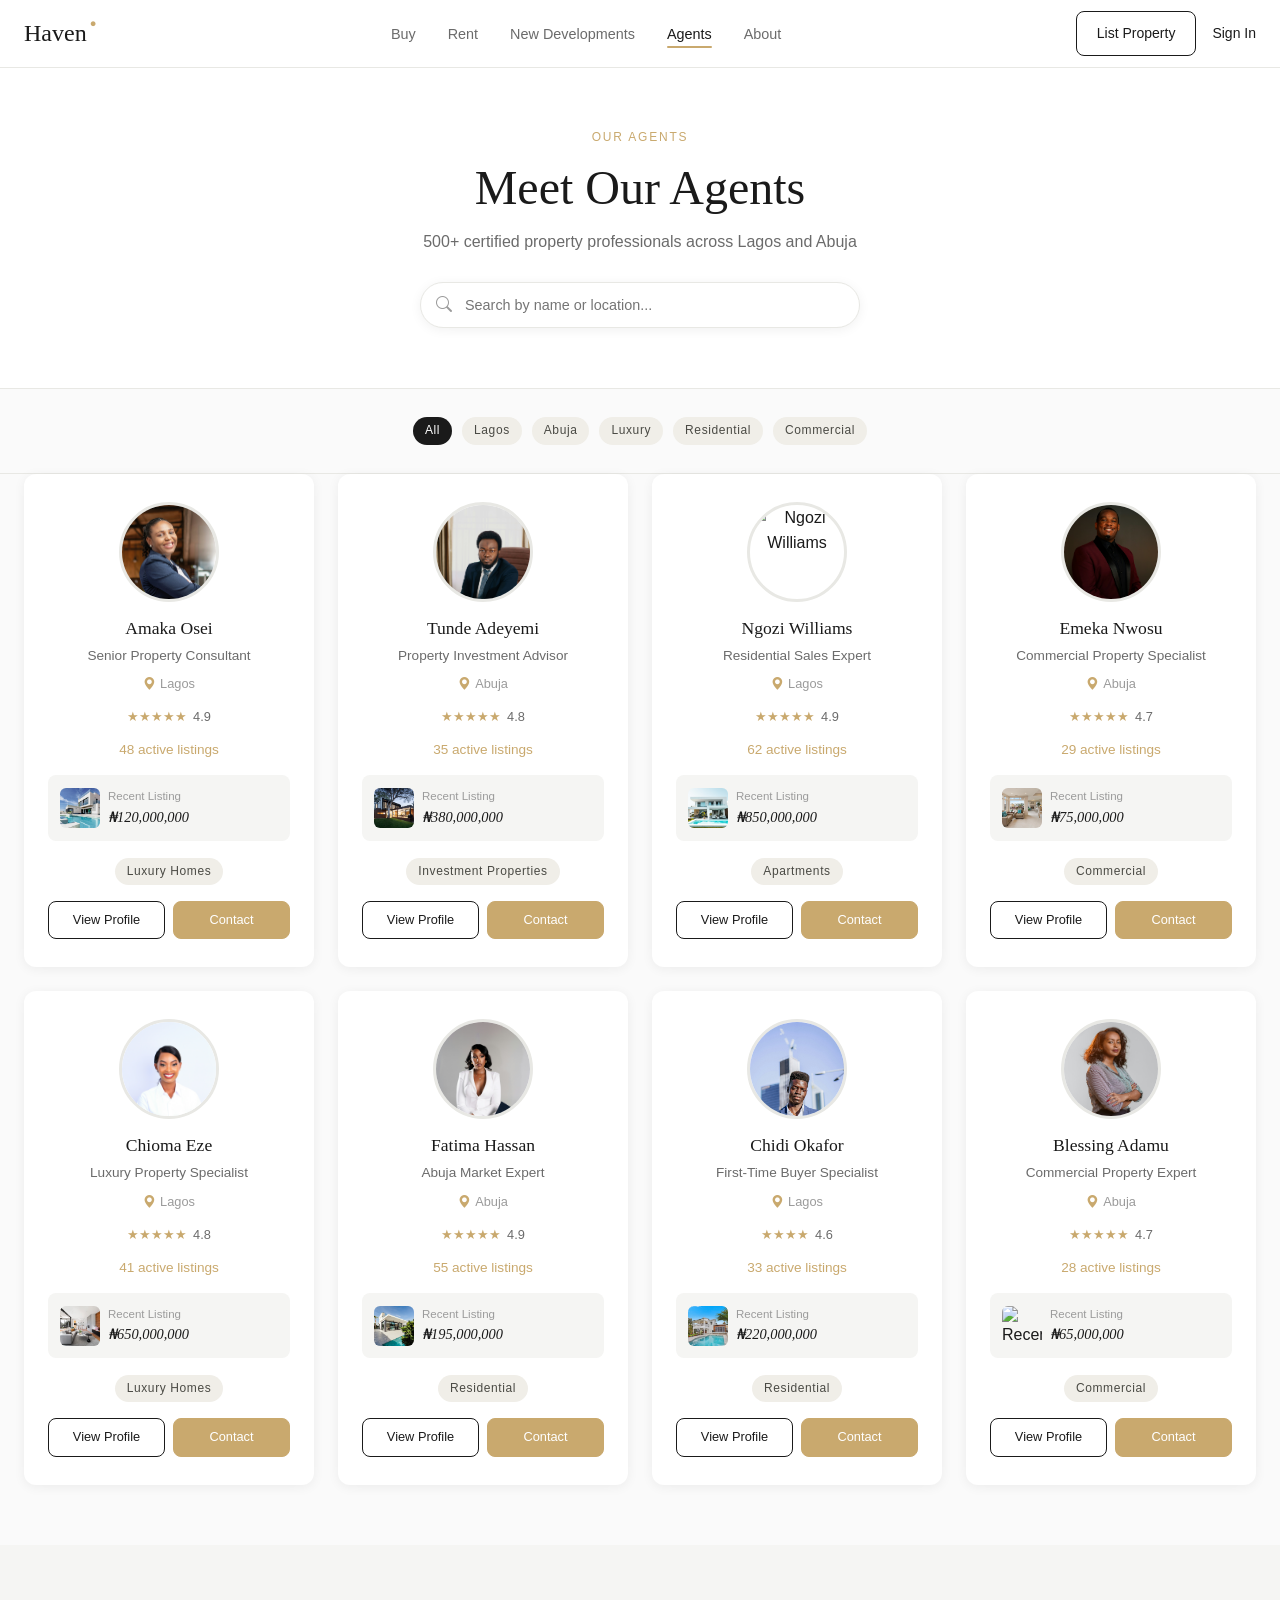
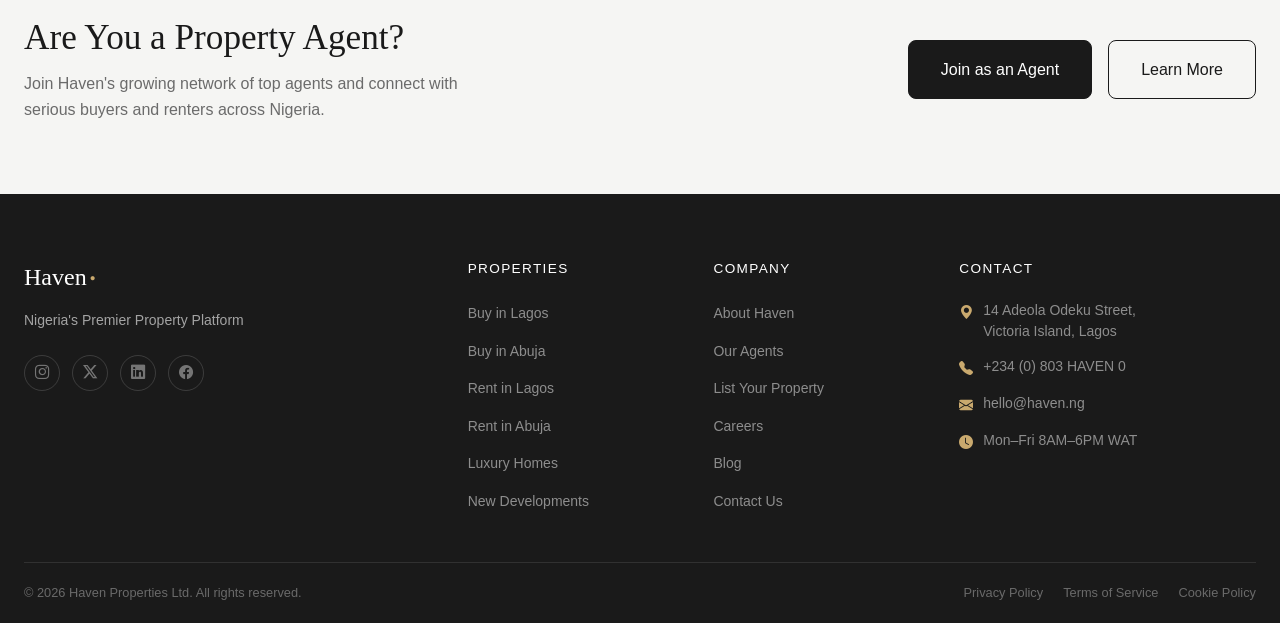
==== agents.html @ 3f46017b "Initial commit - Haven real estate website" ====
<!DOCTYPE html>
<html lang="en">
<head>
  <meta charset="UTF-8">
  <meta name="viewport" content="width=device-width, initial-scale=1.0">
  <meta name="description" content="Meet Haven's 500+ certified property agents across Lagos and Abuja, Nigeria.">
  <title>Our Agents — Haven</title>
  <link rel="stylesheet" href="https://cdn.jsdelivr.net/npm/bootstrap-icons@1.11.3/font/bootstrap-icons.min.css">
  <link rel="stylesheet" href="css/style.css">
</head>
<body>

<!-- NAVBAR -->
<nav class="navbar">
  <div class="container">
    <div class="navbar-inner">
      <a href="index.html" class="navbar-logo">Haven<span class="dot">●</span></a>
      <ul class="navbar-links">
        <li><a href="listings.html?type=sale">Buy</a></li>
        <li><a href="listings.html?type=rent">Rent</a></li>
        <li><a href="listings.html?type=new">New Developments</a></li>
        <li><a href="agents.html" class="active">Agents</a></li>
        <li><a href="contact.html#about">About</a></li>
      </ul>
      <div class="navbar-actions">
        <a href="contact.html" class="btn btn-outline">List Property</a>
        <a href="#" class="navbar-signin">Sign In</a>
      </div>
      <button class="hamburger" aria-label="Open navigation menu" aria-expanded="false">
        <span></span><span></span><span></span>
      </button>
    </div>
  </div>
</nav>
<div class="mobile-nav">
  <ul class="mobile-nav-links">
    <li><a href="listings.html?type=sale">Buy</a></li>
    <li><a href="listings.html?type=rent">Rent</a></li>
    <li><a href="listings.html?type=new">New Developments</a></li>
    <li><a href="agents.html">Agents</a></li>
    <li><a href="contact.html#about">About</a></li>
  </ul>
  <div class="mobile-nav-actions">
    <a href="contact.html" class="btn btn-primary btn-full">List Property</a>
    <a href="#" class="btn btn-outline btn-full">Sign In</a>
  </div>
</div>

<!-- HERO -->
<div class="agents-hero">
  <div class="container">
    <span class="section-label">Our Agents</span>
    <h1>Meet Our Agents</h1>
    <p>500+ certified property professionals across Lagos and Abuja</p>
    <div class="agents-search">
      <i class="bi bi-search"></i>
      <input type="text" placeholder="Search by name or location..." aria-label="Search agents">
    </div>
  </div>
</div>

<!-- FILTER BAR -->
<div style="background:#FAFAFA;border-bottom:1px solid #E8E8E4;">
  <div class="container">
    <div class="agents-filter-bar" role="group" aria-label="Filter agents">
      <span class="tag tag-dark active" data-filter="all" style="cursor:pointer;">All</span>
      <span class="tag" data-filter="lagos" style="cursor:pointer;">Lagos</span>
      <span class="tag" data-filter="abuja" style="cursor:pointer;">Abuja</span>
      <span class="tag" data-filter="luxury" style="cursor:pointer;">Luxury</span>
      <span class="tag" data-filter="residential" style="cursor:pointer;">Residential</span>
      <span class="tag" data-filter="commercial" style="cursor:pointer;">Commercial</span>
    </div>
  </div>
</div>

<!-- AGENTS GRID -->
<div class="container">
  <div class="agents-page-grid">

    <!-- Agent 1 -->
    <div class="agent-card-full fade-up" data-name="amaka osei" data-location="lagos" data-specialty="luxury homes">
      <div class="agent-photo-wrap">
        <img src="assets/agent-1.jpg" alt="Amaka Osei" loading="lazy">
      </div>
      <h3 class="agent-name">Amaka Osei</h3>
      <p class="agent-title">Senior Property Consultant</p>
      <div class="agent-location"><i class="bi bi-geo-alt-fill"></i> Lagos</div>
      <div class="agent-rating">
        <span class="stars">★★★★★</span>
        <span style="font-size:0.8rem;color:#6B6B6B;">4.9</span>
      </div>
      <div class="agent-stats">48 active listings</div>
      <div class="agent-recent">
        <div class="agent-recent-thumb"><img src="assets/property-1.jpg" alt="Recent listing"></div>
        <div>
          <div class="agent-recent-label">Recent Listing</div>
          <div class="agent-recent-price">₦120,000,000</div>
        </div>
      </div>
      <div class="agent-specialty" style="margin-bottom:16px;"><span class="tag">Luxury Homes</span></div>
      <div class="agent-card-btns">
        <a href="contact.html" class="btn btn-outline btn-sm" style="flex:1;">View Profile</a>
        <a href="contact.html" class="btn btn-gold btn-sm" style="flex:1;">Contact</a>
      </div>
    </div>

    <!-- Agent 2 -->
    <div class="agent-card-full fade-up" data-name="tunde adeyemi" data-location="abuja" data-specialty="investment properties">
      <div class="agent-photo-wrap">
        <img src="assets/agent-2.jpg" alt="Tunde Adeyemi" loading="lazy">
      </div>
      <h3 class="agent-name">Tunde Adeyemi</h3>
      <p class="agent-title">Property Investment Advisor</p>
      <div class="agent-location"><i class="bi bi-geo-alt-fill"></i> Abuja</div>
      <div class="agent-rating">
        <span class="stars">★★★★★</span>
        <span style="font-size:0.8rem;color:#6B6B6B;">4.8</span>
      </div>
      <div class="agent-stats">35 active listings</div>
      <div class="agent-recent">
        <div class="agent-recent-thumb"><img src="assets/property-2.jpg" alt="Recent listing"></div>
        <div>
          <div class="agent-recent-label">Recent Listing</div>
          <div class="agent-recent-price">₦380,000,000</div>
        </div>
      </div>
      <div class="agent-specialty" style="margin-bottom:16px;"><span class="tag">Investment Properties</span></div>
      <div class="agent-card-btns">
        <a href="contact.html" class="btn btn-outline btn-sm" style="flex:1;">View Profile</a>
        <a href="contact.html" class="btn btn-gold btn-sm" style="flex:1;">Contact</a>
      </div>
    </div>

    <!-- Agent 3 -->
    <div class="agent-card-full fade-up" data-name="ngozi williams" data-location="lagos" data-specialty="apartments residential">
      <div class="agent-photo-wrap">
        <img src="assets/agent-3.jpg" alt="Ngozi Williams" loading="lazy">
      </div>
      <h3 class="agent-name">Ngozi Williams</h3>
      <p class="agent-title">Residential Sales Expert</p>
      <div class="agent-location"><i class="bi bi-geo-alt-fill"></i> Lagos</div>
      <div class="agent-rating">
        <span class="stars">★★★★★</span>
        <span style="font-size:0.8rem;color:#6B6B6B;">4.9</span>
      </div>
      <div class="agent-stats">62 active listings</div>
      <div class="agent-recent">
        <div class="agent-recent-thumb"><img src="assets/property-3.jpg" alt="Recent listing"></div>
        <div>
          <div class="agent-recent-label">Recent Listing</div>
          <div class="agent-recent-price">₦850,000,000</div>
        </div>
      </div>
      <div class="agent-specialty" style="margin-bottom:16px;"><span class="tag">Apartments</span></div>
      <div class="agent-card-btns">
        <a href="contact.html" class="btn btn-outline btn-sm" style="flex:1;">View Profile</a>
        <a href="contact.html" class="btn btn-gold btn-sm" style="flex:1;">Contact</a>
      </div>
    </div>

    <!-- Agent 4 -->
    <div class="agent-card-full fade-up" data-name="emeka nwosu" data-location="abuja" data-specialty="commercial">
      <div class="agent-photo-wrap">
        <img src="assets/agent-4.jpg" alt="Emeka Nwosu" loading="lazy">
      </div>
      <h3 class="agent-name">Emeka Nwosu</h3>
      <p class="agent-title">Commercial Property Specialist</p>
      <div class="agent-location"><i class="bi bi-geo-alt-fill"></i> Abuja</div>
      <div class="agent-rating">
        <span class="stars">★★★★★</span>
        <span style="font-size:0.8rem;color:#6B6B6B;">4.7</span>
      </div>
      <div class="agent-stats">29 active listings</div>
      <div class="agent-recent">
        <div class="agent-recent-thumb"><img src="assets/property-4.jpg" alt="Recent listing"></div>
        <div>
          <div class="agent-recent-label">Recent Listing</div>
          <div class="agent-recent-price">₦75,000,000</div>
        </div>
      </div>
      <div class="agent-specialty" style="margin-bottom:16px;"><span class="tag">Commercial</span></div>
      <div class="agent-card-btns">
        <a href="contact.html" class="btn btn-outline btn-sm" style="flex:1;">View Profile</a>
        <a href="contact.html" class="btn btn-gold btn-sm" style="flex:1;">Contact</a>
      </div>
    </div>

    <!-- Agent 5 -->
    <div class="agent-card-full fade-up" data-name="chioma eze" data-location="lagos" data-specialty="luxury homes residential">
      <div class="agent-photo-wrap">
        <img src="assets/agent-5.jpg" alt="Chioma Eze" loading="lazy">
      </div>
      <h3 class="agent-name">Chioma Eze</h3>
      <p class="agent-title">Luxury Property Specialist</p>
      <div class="agent-location"><i class="bi bi-geo-alt-fill"></i> Lagos</div>
      <div class="agent-rating">
        <span class="stars">★★★★★</span>
        <span style="font-size:0.8rem;color:#6B6B6B;">4.8</span>
      </div>
      <div class="agent-stats">41 active listings</div>
      <div class="agent-recent">
        <div class="agent-recent-thumb"><img src="assets/property-5.jpg" alt="Recent listing"></div>
        <div>
          <div class="agent-recent-label">Recent Listing</div>
          <div class="agent-recent-price">₦650,000,000</div>
        </div>
      </div>
      <div class="agent-specialty" style="margin-bottom:16px;"><span class="tag">Luxury Homes</span></div>
      <div class="agent-card-btns">
        <a href="contact.html" class="btn btn-outline btn-sm" style="flex:1;">View Profile</a>
        <a href="contact.html" class="btn btn-gold btn-sm" style="flex:1;">Contact</a>
      </div>
    </div>

    <!-- Agent 6 -->
    <div class="agent-card-full fade-up" data-name="fatima hassan" data-location="abuja" data-specialty="residential luxury">
      <div class="agent-photo-wrap">
        <img src="assets/agent-6.jpg" alt="Fatima Hassan" loading="lazy">
      </div>
      <h3 class="agent-name">Fatima Hassan</h3>
      <p class="agent-title">Abuja Market Expert</p>
      <div class="agent-location"><i class="bi bi-geo-alt-fill"></i> Abuja</div>
      <div class="agent-rating">
        <span class="stars">★★★★★</span>
        <span style="font-size:0.8rem;color:#6B6B6B;">4.9</span>
      </div>
      <div class="agent-stats">55 active listings</div>
      <div class="agent-recent">
        <div class="agent-recent-thumb"><img src="assets/property-6.jpg" alt="Recent listing"></div>
        <div>
          <div class="agent-recent-label">Recent Listing</div>
          <div class="agent-recent-price">₦195,000,000</div>
        </div>
      </div>
      <div class="agent-specialty" style="margin-bottom:16px;"><span class="tag">Residential</span></div>
      <div class="agent-card-btns">
        <a href="contact.html" class="btn btn-outline btn-sm" style="flex:1;">View Profile</a>
        <a href="contact.html" class="btn btn-gold btn-sm" style="flex:1;">Contact</a>
      </div>
    </div>

    <!-- Agent 7 -->
    <div class="agent-card-full fade-up" data-name="chidi okafor" data-location="lagos" data-specialty="residential">
      <div class="agent-photo-wrap">
        <img src="assets/agent-7.jpg" alt="Chidi Okafor" loading="lazy">
      </div>
      <h3 class="agent-name">Chidi Okafor</h3>
      <p class="agent-title">First-Time Buyer Specialist</p>
      <div class="agent-location"><i class="bi bi-geo-alt-fill"></i> Lagos</div>
      <div class="agent-rating">
        <span class="stars">★★★★</span>
        <span style="font-size:0.8rem;color:#6B6B6B;">4.6</span>
      </div>
      <div class="agent-stats">33 active listings</div>
      <div class="agent-recent">
        <div class="agent-recent-thumb"><img src="assets/property-7.jpg" alt="Recent listing"></div>
        <div>
          <div class="agent-recent-label">Recent Listing</div>
          <div class="agent-recent-price">₦220,000,000</div>
        </div>
      </div>
      <div class="agent-specialty" style="margin-bottom:16px;"><span class="tag">Residential</span></div>
      <div class="agent-card-btns">
        <a href="contact.html" class="btn btn-outline btn-sm" style="flex:1;">View Profile</a>
        <a href="contact.html" class="btn btn-gold btn-sm" style="flex:1;">Contact</a>
      </div>
    </div>

    <!-- Agent 8 -->
    <div class="agent-card-full fade-up" data-name="blessing adamu" data-location="abuja" data-specialty="commercial">
      <div class="agent-photo-wrap">
        <img src="assets/agent-8.jpg" alt="Blessing Adamu" loading="lazy">
      </div>
      <h3 class="agent-name">Blessing Adamu</h3>
      <p class="agent-title">Commercial Property Expert</p>
      <div class="agent-location"><i class="bi bi-geo-alt-fill"></i> Abuja</div>
      <div class="agent-rating">
        <span class="stars">★★★★★</span>
        <span style="font-size:0.8rem;color:#6B6B6B;">4.7</span>
      </div>
      <div class="agent-stats">28 active listings</div>
      <div class="agent-recent">
        <div class="agent-recent-thumb"><img src="assets/property-8.jpg" alt="Recent listing"></div>
        <div>
          <div class="agent-recent-label">Recent Listing</div>
          <div class="agent-recent-price">₦65,000,000</div>
        </div>
      </div>
      <div class="agent-specialty" style="margin-bottom:16px;"><span class="tag">Commercial</span></div>
      <div class="agent-card-btns">
        <a href="contact.html" class="btn btn-outline btn-sm" style="flex:1;">View Profile</a>
        <a href="contact.html" class="btn btn-gold btn-sm" style="flex:1;">Contact</a>
      </div>
    </div>

  </div>
</div>

<!-- CTA -->
<section class="section section-alt cta-band">
  <div class="container">
    <div class="cta-inner">
      <div>
        <h2 class="cta-title">Are You a Property Agent?</h2>
        <p class="cta-sub">Join Haven's growing network of top agents and connect with serious buyers and renters across Nigeria.</p>
      </div>
      <div class="cta-actions">
        <a href="contact.html" class="btn btn-primary btn-lg">Join as an Agent</a>
        <a href="contact.html" class="btn btn-outline btn-lg">Learn More</a>
      </div>
    </div>
  </div>
</section>

<!-- FOOTER -->
<footer class="footer">
  <div class="container">
    <div class="footer-grid">
      <div>
        <div class="footer-logo">Haven<span class="dot" style="color:#C9A96E;font-size:0.6rem;margin-left:1px;">●</span></div>
        <p class="footer-tagline">Nigeria's Premier Property Platform</p>
        <div class="footer-socials">
          <a href="#" aria-label="Instagram"><i class="bi bi-instagram"></i></a>
          <a href="#" aria-label="Twitter/X"><i class="bi bi-twitter-x"></i></a>
          <a href="#" aria-label="LinkedIn"><i class="bi bi-linkedin"></i></a>
          <a href="#" aria-label="Facebook"><i class="bi bi-facebook"></i></a>
        </div>
      </div>
      <div>
        <div class="footer-col-title">Properties</div>
        <ul class="footer-links">
          <li><a href="listings.html?location=lagos&type=sale">Buy in Lagos</a></li>
          <li><a href="listings.html?location=abuja&type=sale">Buy in Abuja</a></li>
          <li><a href="listings.html?location=lagos&type=rent">Rent in Lagos</a></li>
          <li><a href="listings.html?location=abuja&type=rent">Rent in Abuja</a></li>
          <li><a href="listings.html?type=luxury">Luxury Homes</a></li>
          <li><a href="listings.html?type=new">New Developments</a></li>
        </ul>
      </div>
      <div>
        <div class="footer-col-title">Company</div>
        <ul class="footer-links">
          <li><a href="contact.html#about">About Haven</a></li>
          <li><a href="agents.html">Our Agents</a></li>
          <li><a href="contact.html">List Your Property</a></li>
          <li><a href="#">Careers</a></li>
          <li><a href="#">Blog</a></li>
          <li><a href="contact.html">Contact Us</a></li>
        </ul>
      </div>
      <div>
        <div class="footer-col-title">Contact</div>
        <div class="footer-contact-item"><i class="bi bi-geo-alt-fill"></i> <span>14 Adeola Odeku Street,<br>Victoria Island, Lagos</span></div>
        <div class="footer-contact-item"><i class="bi bi-telephone-fill"></i> <span>+234 (0) 803 HAVEN 0</span></div>
        <div class="footer-contact-item"><i class="bi bi-envelope-fill"></i> <span>hello@haven.ng</span></div>
        <div class="footer-contact-item"><i class="bi bi-clock-fill"></i> <span>Mon–Fri 8AM–6PM WAT</span></div>
      </div>
    </div>
    <div class="footer-bottom">
      <span class="footer-copyright">© 2026 Haven Properties Ltd. All rights reserved.</span>
      <div class="footer-legal">
        <a href="#">Privacy Policy</a>
        <a href="#">Terms of Service</a>
        <a href="#">Cookie Policy</a>
      </div>
    </div>
  </div>
</footer>

<button class="scroll-top" aria-label="Scroll to top"><i class="bi bi-arrow-up"></i></button>
<script src="js/main.js"></script>
</body>
</html>
---- css/style.css ----
/* ============================================
   HAVEN — GLOBAL DESIGN SYSTEM
   Nigeria's Premier Property Platform
   ============================================ */

/* --- RESET & BASE --- */
*, *::before, *::after {
  box-sizing: border-box;
  margin: 0;
  padding: 0;
}

html, body {
  overflow-x: hidden;
  max-width: 100vw;
}

html {
  scroll-behavior: smooth;
  font-size: 16px;
}

img {
  max-width: 100%;
  height: auto;
  display: block;
}

a {
  text-decoration: none;
  color: inherit;
  transition: color 0.2s ease;
}

ul, ol {
  list-style: none;
}

button {
  cursor: pointer;
  font-family: inherit;
  border: none;
  background: none;
}

input, select, textarea {
  font-family: inherit;
  font-size: inherit;
}

/* --- FONTS --- */
@import url('https://fonts.googleapis.com/css2?family=DM+Sans:wght@300;400;500;600&family=DM+Serif+Display:ital@0;1&display=swap');

body {
  font-family: 'DM Sans', sans-serif;
  font-weight: 400;
  color: #1A1A1A;
  background-color: #FAFAFA;
  line-height: 1.6;
}

h1, h2, h3, h4, .serif {
  font-family: 'DM Serif Display', serif;
  font-weight: 400;
  line-height: 1.2;
}

/* --- COLORS (CSS Variables) --- */
:root {
  --bg: #FAFAFA;
  --white: #FFFFFF;
  --card-bg: #FFFFFF;
  --section-alt: #F5F5F3;
  --border: #E8E8E4;
  --border-hover: #C8C8C0;
  --primary: #1A1A1A;
  --gold: #C9A96E;
  --text-primary: #1A1A1A;
  --text-secondary: #6B6B6B;
  --text-muted: #9B9B9B;
  --green: #16A34A;
  --tag-bg: #F0EEE8;
  --tag-text: #4A4A44;
  --input-bg: #F5F5F3;
  --input-border: #E8E8E4;
  --shadow: rgba(0,0,0,0.06);
  --shadow-hover: rgba(0,0,0,0.12);
  --radius-card: 12px;
  --radius-btn: 8px;
  --radius-input: 8px;
}

/* --- TYPOGRAPHY SCALE --- */
h1 { font-size: clamp(1.8rem, 4vw, 3rem); }
h2 { font-size: clamp(1.4rem, 3vw, 2.2rem); }
h3 { font-size: clamp(1.1rem, 2vw, 1.4rem); }
body, p { font-size: clamp(0.875rem, 1.5vw, 1rem); }

/* --- LAYOUT --- */
.container {
  max-width: 1280px;
  width: 100%;
  margin: 0 auto;
  padding: 0 24px;
}

.section {
  padding: 80px 0;
}

.section-alt {
  background: var(--section-alt);
}

.section-dark {
  background: #1A1A1A;
}

/* --- SECTION LABELS --- */
.section-label {
  font-family: 'DM Sans', sans-serif;
  font-weight: 500;
  font-size: 0.75rem;
  color: var(--gold);
  letter-spacing: 0.15em;
  text-transform: uppercase;
  display: block;
  margin-bottom: 12px;
}

.section-heading {
  font-family: 'DM Serif Display', serif;
  color: var(--text-primary);
  margin-bottom: 12px;
}

.section-sub {
  font-family: 'DM Sans', sans-serif;
  font-weight: 300;
  color: var(--text-secondary);
  max-width: 520px;
  line-height: 1.7;
}

/* --- IMAGE ASPECT RATIO CONTAINERS --- */
.img-container {
  position: relative;
  width: 100%;
  overflow: hidden;
}

.img-container img {
  position: absolute;
  top: 0;
  left: 0;
  width: 100%;
  height: 100%;
  object-fit: cover;
  object-position: center center;
  transition: transform 0.4s ease;
}

.img-container--card {
  padding-bottom: 66.67%;
}

.img-container--hero {
  padding-bottom: 56.25%;
}

.img-container--agent {
  padding-bottom: 100%;
}

.img-container--gallery {
  padding-bottom: 75%;
}

/* --- BUTTONS --- */
.btn {
  display: inline-flex;
  align-items: center;
  justify-content: center;
  gap: 8px;
  font-family: 'DM Sans', sans-serif;
  font-weight: 500;
  font-size: 0.9rem;
  padding: 12px 24px;
  border-radius: var(--radius-btn);
  transition: all 0.2s ease;
  min-height: 44px;
  white-space: nowrap;
}

.btn-primary {
  background: var(--primary);
  color: var(--white);
  border: 1px solid var(--primary);
}

.btn-primary:hover {
  background: var(--gold);
  border-color: var(--gold);
  color: var(--white);
}

.btn-gold {
  background: var(--gold);
  color: var(--white);
  border: 1px solid var(--gold);
}

.btn-gold:hover {
  background: #b8944f;
  border-color: #b8944f;
}

.btn-outline {
  background: transparent;
  color: var(--primary);
  border: 1px solid var(--primary);
}

.btn-outline:hover {
  background: var(--primary);
  color: var(--white);
}

.btn-outline-gold {
  background: transparent;
  color: var(--gold);
  border: 1px solid var(--gold);
}

.btn-outline-gold:hover {
  background: var(--gold);
  color: var(--white);
}

.btn-sm {
  padding: 8px 16px;
  font-size: 0.8rem;
  min-height: 36px;
}

.btn-lg {
  padding: 16px 32px;
  font-size: 1rem;
}

.btn-full {
  width: 100%;
}

/* --- PILLS / TAGS --- */
.tag {
  display: inline-flex;
  align-items: center;
  gap: 4px;
  font-family: 'DM Sans', sans-serif;
  font-weight: 500;
  font-size: 0.75rem;
  padding: 4px 12px;
  border-radius: 100px;
  background: var(--tag-bg);
  color: var(--tag-text);
  letter-spacing: 0.05em;
}

.tag-dark {
  background: var(--primary);
  color: var(--white);
}

.tag-gold {
  background: var(--gold);
  color: var(--white);
}

.tag-outline {
  background: transparent;
  border: 1px solid var(--border);
  color: var(--text-secondary);
}

/* --- NAVBAR --- */
.navbar {
  position: sticky;
  top: 0;
  z-index: 100;
  background: rgba(255, 255, 255, 0.95);
  border-bottom: 1px solid var(--border);
  backdrop-filter: blur(8px);
  -webkit-backdrop-filter: blur(8px);
  height: 68px;
  display: flex;
  align-items: center;
  transition: box-shadow 0.3s ease;
}

.navbar.scrolled {
  box-shadow: 0 2px 20px rgba(0,0,0,0.08);
}

.navbar-inner {
  display: flex;
  align-items: center;
  justify-content: space-between;
  width: 100%;
}

.navbar-logo {
  font-family: 'DM Serif Display', serif;
  font-size: 1.5rem;
  color: var(--primary);
  font-weight: 400;
  display: flex;
  align-items: center;
  gap: 2px;
  flex-shrink: 0;
}

.navbar-logo .dot {
  color: var(--gold);
  font-size: 0.7rem;
  margin-left: 1px;
  line-height: 1;
  align-self: flex-start;
  margin-top: 4px;
}

.navbar-links {
  display: flex;
  align-items: center;
  gap: 32px;
}

.navbar-links a {
  font-family: 'DM Sans', sans-serif;
  font-weight: 400;
  font-size: 0.9rem;
  color: var(--text-secondary);
  transition: color 0.2s ease;
  position: relative;
  padding-bottom: 2px;
}

.navbar-links a:hover,
.navbar-links a.active {
  color: var(--primary);
}

.navbar-links a.active::after {
  content: '';
  position: absolute;
  bottom: -4px;
  left: 0;
  right: 0;
  height: 2px;
  background: var(--gold);
  border-radius: 2px;
}

.navbar-actions {
  display: flex;
  align-items: center;
  gap: 16px;
  flex-shrink: 0;
}

.navbar-actions .btn-outline {
  padding: 10px 20px;
  font-size: 0.875rem;
}

.navbar-signin {
  font-family: 'DM Sans', sans-serif;
  font-weight: 400;
  font-size: 0.875rem;
  color: var(--text-primary);
}

.navbar-signin:hover {
  color: var(--gold);
}

/* Hamburger */
.hamburger {
  display: none;
  flex-direction: column;
  gap: 5px;
  cursor: pointer;
  padding: 8px;
  min-width: 44px;
  min-height: 44px;
  align-items: center;
  justify-content: center;
  background: none;
  border: none;
  aria-label: "Open menu";
}

.hamburger span {
  display: block;
  width: 22px;
  height: 1.5px;
  background: var(--primary);
  transition: all 0.3s ease;
  border-radius: 2px;
}

.hamburger.open span:nth-child(1) {
  transform: translateY(6.5px) rotate(45deg);
}

.hamburger.open span:nth-child(2) {
  opacity: 0;
  transform: scaleX(0);
}

.hamburger.open span:nth-child(3) {
  transform: translateY(-6.5px) rotate(-45deg);
}

/* Mobile Nav */
.mobile-nav {
  display: none;
  position: fixed;
  top: 68px;
  left: 0;
  right: 0;
  bottom: 0;
  background: var(--white);
  z-index: 99;
  overflow-y: auto;
  transform: translateY(-100%);
  opacity: 0;
  transition: all 0.3s ease;
}

.mobile-nav.open {
  transform: translateY(0);
  opacity: 1;
}

.mobile-nav-links {
  padding: 0;
}

.mobile-nav-links a {
  display: flex;
  align-items: center;
  height: 56px;
  padding: 0 24px;
  font-family: 'DM Sans', sans-serif;
  font-size: 1rem;
  color: var(--text-primary);
  border-bottom: 1px solid var(--border);
  transition: color 0.2s ease;
}

.mobile-nav-links a:hover {
  color: var(--gold);
}

.mobile-nav-actions {
  padding: 24px;
  display: flex;
  flex-direction: column;
  gap: 12px;
}

/* --- HERO SECTION --- */
.hero {
  background: var(--white);
  padding: 80px 0 0;
}

.hero-inner {
  display: grid;
  grid-template-columns: 55% 45%;
  gap: 64px;
  align-items: center;
  padding-bottom: 48px;
}

.hero-label {
  font-family: 'DM Sans', sans-serif;
  font-weight: 500;
  font-size: 0.8rem;
  color: var(--gold);
  letter-spacing: 0.15em;
  text-transform: uppercase;
  display: block;
  margin-bottom: 20px;
}

.hero-title {
  font-family: 'DM Serif Display', serif;
  font-size: clamp(2.2rem, 5vw, 3.8rem);
  color: var(--primary);
  line-height: 1.1;
  margin-bottom: 20px;
}

.hero-sub {
  font-family: 'DM Sans', sans-serif;
  font-weight: 300;
  color: var(--text-secondary);
  max-width: 460px;
  line-height: 1.7;
  margin-bottom: 32px;
  font-size: 1rem;
}

.hero-stats {
  display: flex;
  align-items: center;
  gap: 24px;
}

.hero-stat-number {
  font-family: 'DM Sans', sans-serif;
  font-weight: 500;
  font-size: 1.1rem;
  color: var(--primary);
}

.hero-stat-label {
  font-family: 'DM Sans', sans-serif;
  font-weight: 400;
  font-size: 0.8rem;
  color: var(--text-muted);
}

.hero-stat-divider {
  width: 1px;
  height: 36px;
  background: var(--gold);
  opacity: 0.4;
}

.hero-image-wrap {
  position: relative;
}

.hero-image-wrap .img-container {
  border-radius: 16px;
  overflow: hidden;
  box-shadow: 0 24px 64px rgba(0,0,0,0.12);
}

.hero-featured-card {
  position: absolute;
  bottom: 20px;
  left: -20px;
  background: var(--white);
  border-radius: 10px;
  padding: 14px 16px;
  box-shadow: 0 8px 32px rgba(0,0,0,0.12);
  display: flex;
  align-items: center;
  gap: 12px;
  min-width: 220px;
  z-index: 2;
}

.hero-featured-thumb {
  width: 44px;
  height: 44px;
  border-radius: 8px;
  overflow: hidden;
  flex-shrink: 0;
}

.hero-featured-thumb img {
  width: 100%;
  height: 100%;
  object-fit: cover;
}

.hero-featured-label {
  font-family: 'DM Sans', sans-serif;
  font-weight: 500;
  font-size: 0.7rem;
  color: var(--text-muted);
  text-transform: uppercase;
  letter-spacing: 0.08em;
  margin-bottom: 2px;
}

.hero-featured-name {
  font-family: 'DM Sans', sans-serif;
  font-weight: 500;
  font-size: 0.85rem;
  color: var(--primary);
  line-height: 1.3;
}

.hero-featured-price {
  font-family: 'DM Serif Display', serif;
  font-style: italic;
  font-size: 0.95rem;
  color: var(--gold);
}

/* --- SEARCH BAR --- */
.search-section {
  background: var(--white);
  padding-bottom: 48px;
}

.search-bar {
  background: var(--white);
  border: 1px solid var(--border);
  border-radius: 12px;
  box-shadow: 0 4px 24px rgba(0,0,0,0.08);
  padding: 8px;
  display: flex;
  align-items: center;
  gap: 0;
  max-width: 900px;
  margin: 0 auto;
}

.search-field {
  flex: 1;
  padding: 12px 16px;
  display: flex;
  flex-direction: column;
  gap: 2px;
  min-width: 0;
  position: relative;
}

.search-field:not(:last-child) {
  border-right: 1px solid var(--border);
}

.search-field-label {
  font-family: 'DM Sans', sans-serif;
  font-weight: 500;
  font-size: 0.7rem;
  color: var(--text-primary);
  letter-spacing: 0.05em;
  text-transform: uppercase;
}

.search-field input,
.search-field select {
  border: none;
  outline: none;
  background: transparent;
  font-family: 'DM Sans', sans-serif;
  font-weight: 400;
  font-size: 0.875rem;
  color: var(--text-secondary);
  width: 100%;
  cursor: pointer;
  -webkit-appearance: none;
  appearance: none;
}

.search-field input::placeholder {
  color: var(--text-muted);
}

.search-btn {
  background: var(--primary);
  color: var(--white);
  font-family: 'DM Sans', sans-serif;
  font-weight: 500;
  font-size: 0.9rem;
  border: none;
  border-radius: 8px;
  padding: 14px 28px;
  cursor: pointer;
  white-space: nowrap;
  transition: background 0.2s ease;
  min-height: 44px;
  flex-shrink: 0;
}

.search-btn:hover {
  background: var(--gold);
}

.search-quick-filters {
  display: flex;
  align-items: center;
  justify-content: center;
  gap: 12px;
  margin-top: 16px;
  flex-wrap: wrap;
}

.search-quick-filters .tag {
  cursor: pointer;
  transition: all 0.2s ease;
  font-size: 0.85rem;
  padding: 6px 16px;
}

.search-quick-filters .tag:hover,
.search-quick-filters .tag.active {
  background: var(--primary);
  color: var(--white);
}

/* --- PROPERTY CARDS --- */
.property-card {
  background: var(--card-bg);
  border-radius: var(--radius-card);
  overflow: hidden;
  box-shadow: 0 2px 12px var(--shadow);
  transition: transform 0.3s ease, box-shadow 0.3s ease;
  cursor: pointer;
  display: block;
}

.property-card:hover {
  transform: translateY(-4px);
  box-shadow: 0 8px 32px var(--shadow-hover);
}

.property-card:hover .img-container img {
  transform: scale(1.03);
}

.card-img-wrap {
  position: relative;
}

.card-badges {
  position: absolute;
  top: 12px;
  left: 12px;
  display: flex;
  flex-direction: column;
  gap: 6px;
  z-index: 2;
}

.card-badge-sale {
  font-family: 'DM Sans', sans-serif;
  font-weight: 500;
  font-size: 0.7rem;
  padding: 4px 10px;
  border-radius: 100px;
  background: var(--primary);
  color: var(--white);
  display: inline-block;
}

.card-badge-new {
  background: var(--gold);
  color: var(--white);
  font-family: 'DM Sans', sans-serif;
  font-weight: 500;
  font-size: 0.7rem;
  padding: 4px 10px;
  border-radius: 100px;
  display: inline-block;
}

.card-badge-luxury {
  background: rgba(201, 169, 110, 0.9);
  color: var(--white);
  font-family: 'DM Sans', sans-serif;
  font-weight: 500;
  font-size: 0.7rem;
  padding: 4px 10px;
  border-radius: 100px;
  display: inline-block;
}

.card-wishlist {
  position: absolute;
  top: 12px;
  right: 12px;
  width: 34px;
  height: 34px;
  border-radius: 50%;
  background: var(--white);
  border: none;
  cursor: pointer;
  display: flex;
  align-items: center;
  justify-content: center;
  box-shadow: 0 2px 8px rgba(0,0,0,0.15);
  z-index: 2;
  transition: transform 0.2s ease;
  font-size: 0.9rem;
  color: var(--text-muted);
}

.card-wishlist:hover {
  transform: scale(1.1);
}

.card-wishlist.active {
  color: #e74c3c;
}

.card-body {
  padding: 20px;
}

.card-type {
  font-family: 'DM Sans', sans-serif;
  font-weight: 500;
  font-size: 0.72rem;
  color: var(--text-secondary);
  text-transform: uppercase;
  letter-spacing: 0.1em;
  margin-bottom: 6px;
}

.card-name {
  font-family: 'DM Serif Display', serif;
  font-size: 1.1rem;
  color: var(--primary);
  margin-bottom: 8px;
  line-height: 1.3;
}

.card-location {
  display: flex;
  align-items: center;
  gap: 4px;
  font-family: 'DM Sans', sans-serif;
  font-weight: 400;
  font-size: 0.85rem;
  color: var(--text-secondary);
  margin-bottom: 12px;
}

.card-location i {
  color: var(--gold);
  font-size: 0.85rem;
}

.card-price {
  font-family: 'DM Serif Display', serif;
  font-style: italic;
  font-size: 1.3rem;
  color: var(--primary);
  margin-bottom: 14px;
}

.card-features {
  display: flex;
  align-items: center;
  gap: 0;
  padding: 12px 0;
  border-top: 1px solid var(--border);
  border-bottom: 1px solid var(--border);
  margin-bottom: 14px;
}

.card-feature {
  flex: 1;
  display: flex;
  align-items: center;
  justify-content: center;
  gap: 5px;
  font-family: 'DM Sans', sans-serif;
  font-weight: 400;
  font-size: 0.8rem;
  color: var(--text-secondary);
}

.card-feature:not(:last-child) {
  border-right: 1px solid var(--border);
}

.card-agent {
  display: flex;
  align-items: center;
  gap: 8px;
}

.card-agent-photo {
  width: 28px;
  height: 28px;
  border-radius: 50%;
  overflow: hidden;
  flex-shrink: 0;
  border: 2px solid var(--border);
}

.card-agent-photo img {
  width: 100%;
  height: 100%;
  object-fit: cover;
}

.card-agent-name {
  font-family: 'DM Sans', sans-serif;
  font-weight: 400;
  font-size: 0.8rem;
  color: var(--text-muted);
}

/* --- PROPERTY GRID --- */
.properties-grid {
  display: grid;
  grid-template-columns: repeat(auto-fill, minmax(300px, 1fr));
  gap: 24px;
}

/* --- FEATURED SECTION --- */
.featured-header {
  display: flex;
  flex-direction: column;
  margin-bottom: 32px;
}

.featured-top {
  display: flex;
  align-items: flex-end;
  justify-content: space-between;
  gap: 16px;
  margin-bottom: 24px;
  flex-wrap: wrap;
}

.tabs {
  display: flex;
  gap: 0;
  border-bottom: 2px solid var(--border);
}

.tab-btn {
  font-family: 'DM Sans', sans-serif;
  font-weight: 400;
  font-size: 0.9rem;
  color: var(--text-secondary);
  padding: 10px 24px;
  border: none;
  background: none;
  cursor: pointer;
  border-bottom: 2px solid transparent;
  margin-bottom: -2px;
  transition: all 0.2s ease;
}

.tab-btn:hover {
  color: var(--primary);
}

.tab-btn.active {
  color: var(--primary);
  font-weight: 500;
  border-bottom-color: var(--gold);
}

/* --- CATEGORIES --- */
.categories-grid {
  display: grid;
  grid-template-columns: repeat(auto-fill, minmax(260px, 1fr));
  gap: 20px;
}

.category-card {
  position: relative;
  border-radius: var(--radius-card);
  overflow: hidden;
  cursor: pointer;
}

.category-card:hover .img-container img {
  transform: scale(1.05);
}

.category-overlay {
  position: absolute;
  inset: 0;
  background: linear-gradient(to top, rgba(0,0,0,0.7) 0%, rgba(0,0,0,0.1) 60%);
  z-index: 1;
}

.category-content {
  position: absolute;
  bottom: 20px;
  left: 20px;
  z-index: 2;
}

.category-title {
  font-family: 'DM Serif Display', serif;
  font-size: 1.2rem;
  color: var(--white);
  margin-bottom: 4px;
}

.category-count {
  font-family: 'DM Sans', sans-serif;
  font-weight: 300;
  font-size: 0.85rem;
  color: rgba(255,255,255,0.75);
}

/* --- WHY HAVEN --- */
.features-grid {
  display: grid;
  grid-template-columns: repeat(auto-fill, minmax(240px, 1fr));
  gap: 24px;
}

.feature-card {
  background: var(--bg);
  border: 1px solid var(--border);
  border-radius: var(--radius-card);
  padding: 32px;
  transition: border-color 0.2s ease, transform 0.2s ease;
}

.feature-card:hover {
  border-color: var(--gold);
  transform: translateY(-2px);
}

.feature-icon {
  width: 48px;
  height: 48px;
  border-radius: 50%;
  background: rgba(201,169,110,0.1);
  display: flex;
  align-items: center;
  justify-content: center;
  margin-bottom: 20px;
  font-size: 22px;
  color: var(--gold);
}

.feature-title {
  font-family: 'DM Serif Display', serif;
  font-size: 1.1rem;
  color: var(--primary);
  margin-bottom: 10px;
}

.feature-body {
  font-family: 'DM Sans', sans-serif;
  font-weight: 300;
  color: var(--text-secondary);
  font-size: 0.9rem;
  line-height: 1.7;
}

/* --- AGENT CARDS --- */
.agents-grid {
  display: grid;
  grid-template-columns: repeat(auto-fill, minmax(240px, 1fr));
  gap: 24px;
}

.agent-card {
  background: var(--card-bg);
  border-radius: var(--radius-card);
  padding: 28px;
  text-align: center;
  box-shadow: 0 2px 12px var(--shadow);
  transition: transform 0.3s ease, box-shadow 0.3s ease;
}

.agent-card:hover {
  transform: translateY(-3px);
  box-shadow: 0 8px 28px var(--shadow-hover);
}

.agent-photo-wrap {
  width: 80px;
  height: 80px;
  border-radius: 50%;
  overflow: hidden;
  margin: 0 auto 16px;
  border: 3px solid var(--border);
  flex-shrink: 0;
}

.agent-photo-wrap img {
  width: 100%;
  height: 100%;
  object-fit: cover;
  object-position: center top;
}

.agent-name {
  font-family: 'DM Serif Display', serif;
  font-size: 1.1rem;
  color: var(--primary);
  margin-bottom: 6px;
}

.agent-title {
  font-family: 'DM Sans', sans-serif;
  font-weight: 300;
  font-size: 0.85rem;
  color: var(--text-secondary);
  margin-bottom: 8px;
}

.agent-location {
  display: flex;
  align-items: center;
  justify-content: center;
  gap: 4px;
  font-family: 'DM Sans', sans-serif;
  font-size: 0.8rem;
  color: var(--text-muted);
  margin-bottom: 12px;
}

.agent-location i { color: var(--gold); }

.agent-rating {
  display: flex;
  align-items: center;
  justify-content: center;
  gap: 6px;
  margin-bottom: 12px;
  font-size: 0.8rem;
}

.stars { color: var(--gold); }

.agent-stats {
  font-family: 'DM Sans', sans-serif;
  font-weight: 500;
  font-size: 0.85rem;
  color: var(--gold);
  margin-bottom: 14px;
}

.agent-specialty {
  margin-bottom: 20px;
}

/* --- TESTIMONIALS --- */
.testimonials-grid {
  display: grid;
  grid-template-columns: repeat(auto-fill, minmax(300px, 1fr));
  gap: 24px;
}

.testimonial-card {
  background: rgba(255,255,255,0.05);
  border: 1px solid rgba(255,255,255,0.1);
  border-radius: var(--radius-card);
  padding: 32px;
}

.testimonial-quote {
  font-family: 'DM Serif Display', serif;
  color: var(--gold);
  font-size: 3rem;
  line-height: 0.8;
  margin-bottom: 16px;
}

.testimonial-text {
  font-family: 'DM Sans', sans-serif;
  font-weight: 300;
  font-style: italic;
  color: rgba(255,255,255,0.85);
  font-size: 0.95rem;
  line-height: 1.8;
  margin-bottom: 24px;
}

.testimonial-author {
  display: flex;
  align-items: center;
  gap: 12px;
}

.testimonial-photo {
  width: 48px;
  height: 48px;
  border-radius: 50%;
  overflow: hidden;
  flex-shrink: 0;
}

.testimonial-photo img {
  width: 100%;
  height: 100%;
  object-fit: cover;
  object-position: center top;
}

.testimonial-name {
  font-family: 'DM Sans', sans-serif;
  font-weight: 600;
  font-size: 0.9rem;
  color: var(--white);
  margin-bottom: 2px;
}

.testimonial-info {
  font-family: 'DM Sans', sans-serif;
  font-weight: 300;
  font-size: 0.8rem;
  color: rgba(255,255,255,0.6);
}

/* --- CTA BAND --- */
.cta-band {
  padding: 72px 0;
}

.cta-inner {
  display: grid;
  grid-template-columns: 1fr auto;
  align-items: center;
  gap: 40px;
}

.cta-title {
  font-family: 'DM Serif Display', serif;
  font-size: clamp(1.6rem, 3vw, 2.2rem);
  color: var(--primary);
  margin-bottom: 12px;
}

.cta-sub {
  font-family: 'DM Sans', sans-serif;
  font-weight: 300;
  color: var(--text-secondary);
  max-width: 440px;
}

.cta-actions {
  display: flex;
  gap: 16px;
  align-items: center;
  flex-wrap: wrap;
}

/* --- FOOTER --- */
.footer {
  background: #1A1A1A;
  padding: 64px 0 0;
}

.footer-grid {
  display: grid;
  grid-template-columns: 2fr 1fr 1fr 1.5fr;
  gap: 48px;
  padding-bottom: 48px;
}

.footer-logo {
  font-family: 'DM Serif Display', serif;
  font-size: 1.5rem;
  color: var(--white);
  display: flex;
  align-items: center;
  gap: 2px;
  margin-bottom: 12px;
}

.footer-tagline {
  font-family: 'DM Sans', sans-serif;
  font-weight: 300;
  font-size: 0.875rem;
  color: rgba(255,255,255,0.6);
  margin-bottom: 24px;
  line-height: 1.6;
}

.footer-socials {
  display: flex;
  gap: 12px;
}

.footer-socials a {
  width: 36px;
  height: 36px;
  border-radius: 50%;
  border: 1px solid rgba(255,255,255,0.15);
  display: flex;
  align-items: center;
  justify-content: center;
  color: rgba(255,255,255,0.4);
  font-size: 0.9rem;
  transition: all 0.2s ease;
}

.footer-socials a:hover {
  border-color: var(--gold);
  color: var(--gold);
}

.footer-col-title {
  font-family: 'DM Sans', sans-serif;
  font-weight: 500;
  font-size: 0.85rem;
  color: var(--white);
  text-transform: uppercase;
  letter-spacing: 0.1em;
  margin-bottom: 20px;
}

.footer-links {
  display: flex;
  flex-direction: column;
  gap: 12px;
}

.footer-links a {
  font-family: 'DM Sans', sans-serif;
  font-weight: 300;
  font-size: 0.875rem;
  color: rgba(255,255,255,0.5);
  transition: color 0.2s ease;
}

.footer-links a:hover {
  color: var(--gold);
}

.footer-contact-item {
  display: flex;
  gap: 10px;
  font-family: 'DM Sans', sans-serif;
  font-weight: 300;
  font-size: 0.875rem;
  color: rgba(255,255,255,0.5);
  margin-bottom: 14px;
  line-height: 1.5;
}

.footer-contact-item i {
  color: var(--gold);
  margin-top: 2px;
  flex-shrink: 0;
}

.footer-bottom {
  border-top: 1px solid rgba(255,255,255,0.1);
  padding: 20px 0;
  display: flex;
  align-items: center;
  justify-content: space-between;
  flex-wrap: wrap;
  gap: 12px;
}

.footer-copyright {
  font-family: 'DM Sans', sans-serif;
  font-weight: 300;
  font-size: 0.8rem;
  color: rgba(255,255,255,0.35);
}

.footer-legal {
  display: flex;
  gap: 20px;
}

.footer-legal a {
  font-family: 'DM Sans', sans-serif;
  font-weight: 300;
  font-size: 0.8rem;
  color: rgba(255,255,255,0.35);
  transition: color 0.2s ease;
}

.footer-legal a:hover {
  color: var(--gold);
}

/* --- VIEW ALL LINK --- */
.view-all {
  display: block;
  text-align: center;
  margin-top: 40px;
  font-family: 'DM Sans', sans-serif;
  font-weight: 500;
  font-size: 0.95rem;
  color: var(--gold);
  transition: opacity 0.2s ease;
}

.view-all:hover {
  opacity: 0.75;
}

/* --- SCROLL TO TOP --- */
.scroll-top {
  position: fixed;
  bottom: 32px;
  right: 32px;
  width: 44px;
  height: 44px;
  border-radius: 50%;
  background: var(--primary);
  color: var(--white);
  border: none;
  cursor: pointer;
  display: flex;
  align-items: center;
  justify-content: center;
  font-size: 1rem;
  box-shadow: 0 4px 16px rgba(0,0,0,0.2);
  z-index: 50;
  opacity: 0;
  pointer-events: none;
  transform: translateY(10px);
  transition: all 0.3s ease;
}

.scroll-top.visible {
  opacity: 1;
  pointer-events: auto;
  transform: translateY(0);
}

.scroll-top:hover {
  background: var(--gold);
}

/* --- ANIMATIONS --- */
.fade-up {
  opacity: 0;
  transform: translateY(20px);
  transition: opacity 0.5s ease, transform 0.5s ease;
}

.fade-up.visible {
  opacity: 1;
  transform: translateY(0);
}

/* --- LISTINGS PAGE --- */
.listings-hero {
  background: var(--white);
  padding: 48px 0;
  border-bottom: 1px solid var(--border);
}

.listings-hero h2 {
  text-align: center;
  margin-bottom: 24px;
}

.listings-layout {
  display: grid;
  grid-template-columns: 280px 1fr;
  gap: 32px;
  padding: 40px 0;
  align-items: start;
}

/* Filter Sidebar */
.filter-sidebar {
  background: var(--white);
  border: 1px solid var(--border);
  border-radius: var(--radius-card);
  padding: 24px;
  position: sticky;
  top: 88px;
}

.filter-header {
  display: flex;
  align-items: center;
  justify-content: space-between;
  margin-bottom: 24px;
}

.filter-title {
  font-family: 'DM Sans', sans-serif;
  font-weight: 600;
  font-size: 1rem;
  color: var(--primary);
}

.filter-clear {
  font-family: 'DM Sans', sans-serif;
  font-weight: 400;
  font-size: 0.85rem;
  color: var(--gold);
  cursor: pointer;
  background: none;
  border: none;
  transition: opacity 0.2s ease;
}

.filter-clear:hover { opacity: 0.7; }

.filter-section {
  margin-bottom: 24px;
  padding-bottom: 24px;
  border-bottom: 1px solid var(--border);
}

.filter-section:last-of-type {
  border-bottom: none;
  margin-bottom: 0;
}

.filter-section-title {
  font-family: 'DM Sans', sans-serif;
  font-weight: 500;
  font-size: 0.85rem;
  color: var(--primary);
  margin-bottom: 14px;
  text-transform: uppercase;
  letter-spacing: 0.08em;
}

.filter-radio,
.filter-checkbox {
  display: flex;
  flex-direction: column;
  gap: 10px;
}

.filter-radio label,
.filter-checkbox label {
  display: flex;
  align-items: center;
  gap: 8px;
  font-family: 'DM Sans', sans-serif;
  font-size: 0.875rem;
  color: var(--text-secondary);
  cursor: pointer;
}

.filter-radio input,
.filter-checkbox input {
  width: 16px;
  height: 16px;
  accent-color: var(--gold);
  cursor: pointer;
}

.filter-pills {
  display: flex;
  flex-wrap: wrap;
  gap: 8px;
}

.filter-pill {
  font-family: 'DM Sans', sans-serif;
  font-weight: 400;
  font-size: 0.8rem;
  padding: 6px 14px;
  border-radius: 100px;
  border: 1px solid var(--border);
  background: transparent;
  color: var(--text-secondary);
  cursor: pointer;
  transition: all 0.2s ease;
  min-height: 44px;
}

.filter-pill:hover,
.filter-pill.active {
  background: var(--gold);
  border-color: var(--gold);
  color: var(--white);
}

/* Price Range Slider */
.range-slider-wrap {
  padding: 8px 4px;
}

.range-values {
  display: flex;
  justify-content: space-between;
  font-family: 'DM Sans', sans-serif;
  font-size: 0.8rem;
  color: var(--text-secondary);
  margin-bottom: 8px;
}

.range-slider {
  -webkit-appearance: none;
  appearance: none;
  width: 100%;
  height: 3px;
  background: var(--border);
  border-radius: 3px;
  outline: none;
  cursor: pointer;
}

.range-slider::-webkit-slider-thumb {
  -webkit-appearance: none;
  appearance: none;
  width: 18px;
  height: 18px;
  border-radius: 50%;
  background: var(--gold);
  cursor: pointer;
  border: 2px solid var(--white);
  box-shadow: 0 1px 6px rgba(0,0,0,0.2);
}

.range-slider::-moz-range-thumb {
  width: 18px;
  height: 18px;
  border-radius: 50%;
  background: var(--gold);
  cursor: pointer;
  border: 2px solid var(--white);
  box-shadow: 0 1px 6px rgba(0,0,0,0.2);
}

/* Listings area */
.listings-topbar {
  display: flex;
  align-items: center;
  justify-content: space-between;
  margin-bottom: 24px;
  gap: 16px;
  flex-wrap: wrap;
}

.listings-count {
  font-family: 'DM Sans', sans-serif;
  font-weight: 400;
  font-size: 0.9rem;
  color: var(--text-secondary);
}

.listings-count strong {
  color: var(--primary);
  font-weight: 600;
}

.listings-controls {
  display: flex;
  align-items: center;
  gap: 12px;
}

.sort-select {
  font-family: 'DM Sans', sans-serif;
  font-size: 0.875rem;
  color: var(--text-primary);
  border: 1px solid var(--border);
  border-radius: var(--radius-input);
  padding: 8px 12px;
  background: var(--white);
  cursor: pointer;
  outline: none;
  -webkit-appearance: none;
  appearance: none;
  background-image: url("data:image/svg+xml,%3Csvg xmlns='http://www.w3.org/2000/svg' width='12' height='12' viewBox='0 0 12 12'%3E%3Cpath fill='%236B6B6B' d='M6 8L1 3h10z'/%3E%3C/svg%3E");
  background-repeat: no-repeat;
  background-position: right 10px center;
  padding-right: 28px;
  min-height: 44px;
}

.view-toggle {
  display: flex;
  border: 1px solid var(--border);
  border-radius: var(--radius-btn);
  overflow: hidden;
}

.view-btn {
  width: 40px;
  height: 40px;
  display: flex;
  align-items: center;
  justify-content: center;
  font-size: 1rem;
  color: var(--text-muted);
  background: var(--white);
  border: none;
  cursor: pointer;
  transition: all 0.2s ease;
}

.view-btn.active,
.view-btn:hover {
  background: var(--primary);
  color: var(--white);
}

/* Mobile filter toggle */
.mobile-filter-toggle {
  display: none;
  align-items: center;
  gap: 8px;
  font-family: 'DM Sans', sans-serif;
  font-weight: 500;
  font-size: 0.875rem;
  color: var(--primary);
  background: var(--white);
  border: 1px solid var(--border);
  border-radius: var(--radius-btn);
  padding: 10px 16px;
  cursor: pointer;
  min-height: 44px;
  position: relative;
}

.filter-count-badge {
  background: var(--gold);
  color: var(--white);
  font-size: 0.7rem;
  font-weight: 600;
  padding: 2px 6px;
  border-radius: 100px;
  min-width: 18px;
  text-align: center;
}

/* List View */
.listings-grid.list-view {
  display: flex;
  flex-direction: column;
  gap: 16px;
}

.listings-grid.list-view .property-card {
  display: grid;
  grid-template-columns: 260px 1fr;
}

.listings-grid.list-view .card-img-wrap {
  height: 100%;
  min-height: 200px;
}

.listings-grid.list-view .card-img-wrap .img-container--card {
  padding-bottom: 0;
  height: 100%;
  min-height: 200px;
}

.listings-grid.list-view .card-img-wrap .img-container--card img {
  position: absolute;
  top: 0; left: 0;
  width: 100%;
  height: 100%;
  object-fit: cover;
}

/* Pagination */
.pagination {
  display: flex;
  align-items: center;
  justify-content: center;
  gap: 8px;
  margin-top: 48px;
}

.page-btn {
  width: 40px;
  height: 40px;
  display: flex;
  align-items: center;
  justify-content: center;
  border: 1px solid var(--border);
  border-radius: 8px;
  font-family: 'DM Sans', sans-serif;
  font-size: 0.875rem;
  color: var(--text-secondary);
  background: var(--white);
  cursor: pointer;
  transition: all 0.2s ease;
}

.page-btn:hover,
.page-btn.active {
  background: var(--gold);
  border-color: var(--gold);
  color: var(--white);
}

.page-btn:disabled {
  opacity: 0.4;
  cursor: not-allowed;
}

/* --- PROPERTY DETAIL PAGE --- */
.breadcrumb {
  padding: 20px 0;
  border-bottom: 1px solid var(--border);
  background: var(--white);
}

.breadcrumb-list {
  display: flex;
  align-items: center;
  gap: 8px;
  flex-wrap: wrap;
}

.breadcrumb-list li {
  display: flex;
  align-items: center;
  gap: 8px;
  font-family: 'DM Sans', sans-serif;
  font-size: 0.85rem;
  color: var(--text-secondary);
}

.breadcrumb-list li:last-child {
  color: var(--text-primary);
}

.breadcrumb-list a:hover { color: var(--gold); }

.breadcrumb-sep {
  color: var(--text-muted);
  font-size: 0.75rem;
}

/* Property Gallery */
.property-gallery {
  background: var(--white);
  padding: 32px 0;
}

.gallery-main {
  position: relative;
  border-radius: var(--radius-card);
  overflow: hidden;
  margin-bottom: 12px;
}

.gallery-view-all {
  position: absolute;
  bottom: 16px;
  right: 16px;
  background: rgba(255,255,255,0.9);
  color: var(--primary);
  font-family: 'DM Sans', sans-serif;
  font-weight: 500;
  font-size: 0.8rem;
  padding: 8px 14px;
  border-radius: 8px;
  cursor: pointer;
  border: none;
  display: flex;
  align-items: center;
  gap: 6px;
  transition: all 0.2s ease;
  z-index: 2;
}

.gallery-view-all:hover {
  background: var(--white);
  box-shadow: 0 2px 10px rgba(0,0,0,0.15);
}

.gallery-thumbs {
  display: grid;
  grid-template-columns: repeat(4, 1fr);
  gap: 8px;
}

.gallery-thumb {
  border-radius: 8px;
  overflow: hidden;
  cursor: pointer;
  transition: opacity 0.2s ease;
}

.gallery-thumb:hover { opacity: 0.8; }
.gallery-thumb.active { outline: 2px solid var(--gold); }

/* Property Header */
.property-header {
  background: var(--white);
  padding: 32px 0;
  border-bottom: 1px solid var(--border);
}

.property-header-inner {
  display: grid;
  grid-template-columns: 1fr auto;
  gap: 32px;
  align-items: start;
}

.property-main-title {
  font-family: 'DM Serif Display', serif;
  font-size: 2rem;
  color: var(--primary);
  margin-bottom: 10px;
  line-height: 1.2;
}

.property-location-row {
  display: flex;
  align-items: center;
  gap: 6px;
  font-family: 'DM Sans', sans-serif;
  font-size: 0.95rem;
  color: var(--text-secondary);
  margin-bottom: 14px;
}

.property-location-row i { color: var(--gold); }

.property-tags {
  display: flex;
  gap: 8px;
  flex-wrap: wrap;
  margin-bottom: 18px;
}

.property-features-row {
  display: flex;
  gap: 24px;
  flex-wrap: wrap;
}

.property-feature {
  display: flex;
  align-items: center;
  gap: 6px;
  font-family: 'DM Sans', sans-serif;
  font-size: 0.875rem;
  color: var(--text-secondary);
}

.property-price-box {
  text-align: right;
}

.property-price {
  font-family: 'DM Serif Display', serif;
  font-style: italic;
  font-size: 2.2rem;
  color: var(--primary);
  margin-bottom: 16px;
}

.property-cta-row {
  display: flex;
  gap: 10px;
  margin-bottom: 16px;
  flex-wrap: wrap;
  justify-content: flex-end;
}

.property-meta-row {
  display: flex;
  gap: 16px;
  justify-content: flex-end;
}

.property-meta-btn {
  display: flex;
  align-items: center;
  gap: 6px;
  font-family: 'DM Sans', sans-serif;
  font-size: 0.85rem;
  color: var(--text-secondary);
  background: none;
  border: none;
  cursor: pointer;
  padding: 4px;
  transition: color 0.2s ease;
}

.property-meta-btn:hover { color: var(--gold); }

/* Property Content */
.property-content {
  padding: 40px 0;
}

.property-content-inner {
  display: grid;
  grid-template-columns: 1fr 340px;
  gap: 40px;
  align-items: start;
}

/* Property Tabs */
.property-tabs {
  border-bottom: 2px solid var(--border);
  margin-bottom: 32px;
}

.property-tab-list {
  display: flex;
  gap: 0;
}

.property-tab-btn {
  font-family: 'DM Sans', sans-serif;
  font-weight: 400;
  font-size: 0.9rem;
  color: var(--text-secondary);
  padding: 12px 20px;
  border: none;
  background: none;
  cursor: pointer;
  border-bottom: 2px solid transparent;
  margin-bottom: -2px;
  transition: all 0.2s ease;
}

.property-tab-btn:hover { color: var(--primary); }

.property-tab-btn.active {
  color: var(--primary);
  font-weight: 500;
  border-bottom-color: var(--gold);
}

.property-tab-panel {
  display: none;
}

.property-tab-panel.active {
  display: block;
}

/* Overview */
.property-description {
  font-family: 'DM Sans', sans-serif;
  font-weight: 300;
  color: var(--text-secondary);
  line-height: 1.8;
  margin-bottom: 24px;
}

.property-highlights {
  margin-top: 24px;
}

.property-highlights h4 {
  font-family: 'DM Serif Display', serif;
  font-size: 1rem;
  margin-bottom: 14px;
  color: var(--primary);
}

.highlights-list {
  display: flex;
  flex-direction: column;
  gap: 10px;
}

.highlights-list li {
  display: flex;
  align-items: center;
  gap: 10px;
  font-family: 'DM Sans', sans-serif;
  font-size: 0.9rem;
  color: var(--text-secondary);
}

.highlights-list li::before {
  content: '';
  width: 6px;
  height: 6px;
  border-radius: 50%;
  background: var(--gold);
  flex-shrink: 0;
}

/* Details Tab */
.details-grid {
  display: grid;
  grid-template-columns: 1fr 1fr;
  gap: 16px;
}

.detail-item {
  padding: 16px;
  background: var(--section-alt);
  border-radius: 8px;
}

.detail-label {
  font-family: 'DM Sans', sans-serif;
  font-weight: 500;
  font-size: 0.75rem;
  color: var(--text-muted);
  text-transform: uppercase;
  letter-spacing: 0.08em;
  margin-bottom: 4px;
}

.detail-value {
  font-family: 'DM Sans', sans-serif;
  font-weight: 500;
  font-size: 0.95rem;
  color: var(--primary);
}

/* Amenities Tab */
.amenities-grid {
  display: grid;
  grid-template-columns: repeat(auto-fill, minmax(140px, 1fr));
  gap: 16px;
}

.amenity-item {
  display: flex;
  align-items: center;
  gap: 10px;
  padding: 14px;
  background: var(--section-alt);
  border-radius: 8px;
  font-family: 'DM Sans', sans-serif;
  font-size: 0.85rem;
  color: var(--text-secondary);
}

.amenity-item span:first-child {
  font-size: 1.2rem;
}

/* Location Tab */
.property-map {
  border-radius: var(--radius-card);
  overflow: hidden;
  margin-bottom: 24px;
}

.nearby-list {
  display: grid;
  grid-template-columns: repeat(auto-fill, minmax(200px, 1fr));
  gap: 12px;
}

.nearby-item {
  display: flex;
  align-items: center;
  gap: 10px;
  padding: 12px;
  background: var(--section-alt);
  border-radius: 8px;
  font-family: 'DM Sans', sans-serif;
  font-size: 0.85rem;
  color: var(--text-secondary);
}

/* Agent Sidebar */
.agent-sidebar {
  position: sticky;
  top: 88px;
}

.agent-sidebar-card {
  background: var(--white);
  border: 1px solid var(--border);
  border-radius: var(--radius-card);
  padding: 24px;
  margin-bottom: 16px;
}

.sidebar-agent-info {
  display: flex;
  align-items: center;
  gap: 14px;
  margin-bottom: 20px;
  padding-bottom: 20px;
  border-bottom: 1px solid var(--border);
}

.sidebar-agent-photo {
  width: 60px;
  height: 60px;
  border-radius: 50%;
  overflow: hidden;
  border: 2px solid var(--border);
  flex-shrink: 0;
}

.sidebar-agent-photo img {
  width: 100%;
  height: 100%;
  object-fit: cover;
  object-position: center top;
}

.sidebar-agent-name {
  font-family: 'DM Serif Display', serif;
  font-size: 1rem;
  color: var(--primary);
  margin-bottom: 2px;
}

.sidebar-agent-title {
  font-family: 'DM Sans', sans-serif;
  font-weight: 300;
  font-size: 0.8rem;
  color: var(--text-secondary);
  margin-bottom: 4px;
}

.sidebar-agent-stats {
  font-family: 'DM Sans', sans-serif;
  font-size: 0.78rem;
  color: var(--text-muted);
}

.contact-form {
  display: flex;
  flex-direction: column;
  gap: 12px;
}

.form-group {
  display: flex;
  flex-direction: column;
  gap: 6px;
}

.form-group label {
  font-family: 'DM Sans', sans-serif;
  font-weight: 500;
  font-size: 0.8rem;
  color: var(--primary);
}

.form-group input,
.form-group select,
.form-group textarea {
  padding: 10px 14px;
  border: 1px solid var(--input-border);
  border-radius: var(--radius-input);
  background: var(--input-bg);
  font-family: 'DM Sans', sans-serif;
  font-size: 0.875rem;
  color: var(--primary);
  outline: none;
  transition: border-color 0.2s ease;
  width: 100%;
  -webkit-appearance: none;
  appearance: none;
}

.form-group input:focus,
.form-group select:focus,
.form-group textarea:focus {
  border-color: var(--primary);
  background: var(--white);
}

.form-group input.error,
.form-group select.error,
.form-group textarea.error {
  border-color: #e74c3c;
}

.form-group textarea {
  resize: vertical;
  min-height: 90px;
  line-height: 1.5;
}

.form-success {
  text-align: center;
  padding: 24px;
}

.form-success i {
  font-size: 2rem;
  color: var(--green);
  display: block;
  margin-bottom: 12px;
}

.form-success p {
  font-family: 'DM Sans', sans-serif;
  color: var(--text-secondary);
  font-size: 0.9rem;
}

.sidebar-direct-contact {
  display: flex;
  flex-direction: column;
  gap: 10px;
  padding-top: 16px;
}

.sidebar-contact-link {
  display: flex;
  align-items: center;
  gap: 8px;
  font-family: 'DM Sans', sans-serif;
  font-size: 0.85rem;
  color: var(--text-secondary);
}

.sidebar-contact-link i { color: var(--gold); }

/* Similar Properties */
.similar-section {
  padding: 60px 0;
  background: var(--section-alt);
}

/* Lightbox */
.lightbox-overlay {
  position: fixed;
  inset: 0;
  background: rgba(0,0,0,0.95);
  z-index: 1000;
  display: flex;
  align-items: center;
  justify-content: center;
  opacity: 0;
  pointer-events: none;
  transition: opacity 0.3s ease;
}

.lightbox-overlay.open {
  opacity: 1;
  pointer-events: auto;
}

.lightbox-inner {
  position: relative;
  width: 100%;
  max-width: 1000px;
  padding: 20px;
}

.lightbox-img-wrap {
  width: 100%;
  max-height: 80vh;
  display: flex;
  align-items: center;
  justify-content: center;
}

.lightbox-img-wrap img {
  max-width: 100%;
  max-height: 80vh;
  border-radius: 8px;
  object-fit: contain;
}

.lightbox-close {
  position: absolute;
  top: -10px;
  right: 10px;
  width: 44px;
  height: 44px;
  border-radius: 50%;
  background: rgba(255,255,255,0.1);
  border: none;
  color: var(--white);
  font-size: 1.2rem;
  cursor: pointer;
  display: flex;
  align-items: center;
  justify-content: center;
  transition: background 0.2s ease;
}

.lightbox-close:hover { background: rgba(255,255,255,0.2); }

.lightbox-prev,
.lightbox-next {
  position: absolute;
  top: 50%;
  transform: translateY(-50%);
  width: 44px;
  height: 44px;
  border-radius: 50%;
  background: rgba(255,255,255,0.1);
  border: none;
  color: var(--white);
  font-size: 1rem;
  cursor: pointer;
  display: flex;
  align-items: center;
  justify-content: center;
  transition: background 0.2s ease;
  z-index: 2;
}

.lightbox-prev { left: 10px; }
.lightbox-next { right: 10px; }
.lightbox-prev:hover,
.lightbox-next:hover { background: rgba(255,255,255,0.25); }

.lightbox-counter {
  text-align: center;
  font-family: 'DM Sans', sans-serif;
  font-size: 0.85rem;
  color: rgba(255,255,255,0.6);
  margin-top: 12px;
}

/* --- AGENTS PAGE --- */
.agents-hero {
  background: var(--white);
  padding: 60px 0;
  text-align: center;
  border-bottom: 1px solid var(--border);
}

.agents-hero h1 {
  margin-bottom: 12px;
}

.agents-hero p {
  color: var(--text-secondary);
  font-weight: 300;
  margin-bottom: 28px;
}

.agents-search {
  max-width: 440px;
  margin: 0 auto;
  position: relative;
}

.agents-search input {
  width: 100%;
  padding: 14px 20px 14px 44px;
  border: 1px solid var(--border);
  border-radius: 100px;
  background: var(--white);
  font-family: 'DM Sans', sans-serif;
  font-size: 0.9rem;
  color: var(--primary);
  outline: none;
  transition: border-color 0.2s ease;
  box-shadow: 0 2px 12px rgba(0,0,0,0.06);
}

.agents-search input:focus { border-color: var(--primary); }

.agents-search i {
  position: absolute;
  left: 16px;
  top: 50%;
  transform: translateY(-50%);
  color: var(--text-muted);
}

.agents-filter-bar {
  display: flex;
  gap: 10px;
  justify-content: center;
  flex-wrap: wrap;
  padding: 28px 0;
}

.agents-page-grid {
  display: grid;
  grid-template-columns: repeat(auto-fill, minmax(260px, 1fr));
  gap: 24px;
  padding: 0 0 60px;
}

.agent-card-full {
  background: var(--card-bg);
  border-radius: var(--radius-card);
  padding: 28px 24px;
  text-align: center;
  box-shadow: 0 2px 12px var(--shadow);
  transition: transform 0.3s ease, box-shadow 0.3s ease;
}

.agent-card-full:hover {
  transform: translateY(-3px);
  box-shadow: 0 8px 28px var(--shadow-hover);
}

.agent-card-full .agent-photo-wrap {
  width: 100px;
  height: 100px;
}

.agent-recent {
  display: flex;
  align-items: center;
  gap: 8px;
  padding: 12px;
  background: var(--section-alt);
  border-radius: 8px;
  margin-bottom: 16px;
  text-align: left;
}

.agent-recent-thumb {
  width: 40px;
  height: 40px;
  border-radius: 6px;
  overflow: hidden;
  flex-shrink: 0;
}

.agent-recent-thumb img {
  width: 100%;
  height: 100%;
  object-fit: cover;
}

.agent-recent-label {
  font-family: 'DM Sans', sans-serif;
  font-size: 0.72rem;
  color: var(--text-muted);
}

.agent-recent-price {
  font-family: 'DM Serif Display', serif;
  font-style: italic;
  font-size: 0.9rem;
  color: var(--primary);
}

.agent-card-btns {
  display: flex;
  gap: 8px;
}

/* --- CONTACT PAGE --- */
.contact-hero {
  background: var(--white);
  padding: 60px 0;
  text-align: center;
  border-bottom: 1px solid var(--border);
}

.contact-hero h1 { margin-bottom: 10px; }

.contact-layout {
  display: grid;
  grid-template-columns: 400px 1fr;
  gap: 48px;
  padding: 60px 0;
  align-items: start;
}

.contact-info-cards {
  display: flex;
  flex-direction: column;
  gap: 16px;
  margin-bottom: 24px;
}

.contact-info-card {
  display: flex;
  align-items: flex-start;
  gap: 16px;
  padding: 20px;
  background: var(--section-alt);
  border-radius: var(--radius-card);
}

.contact-icon {
  width: 44px;
  height: 44px;
  border-radius: 50%;
  background: rgba(201,169,110,0.1);
  display: flex;
  align-items: center;
  justify-content: center;
  color: var(--gold);
  font-size: 1.1rem;
  flex-shrink: 0;
}

.contact-info-label {
  font-family: 'DM Sans', sans-serif;
  font-weight: 600;
  font-size: 0.85rem;
  color: var(--primary);
  margin-bottom: 4px;
}

.contact-info-value {
  font-family: 'DM Sans', sans-serif;
  font-weight: 300;
  font-size: 0.875rem;
  color: var(--text-secondary);
  line-height: 1.6;
}

.contact-map {
  border-radius: var(--radius-card);
  overflow: hidden;
}

.contact-form-wrap {
  background: var(--white);
  border: 1px solid var(--border);
  border-radius: var(--radius-card);
  padding: 36px;
}

.contact-form-title {
  font-family: 'DM Serif Display', serif;
  font-size: 1.4rem;
  color: var(--primary);
  margin-bottom: 24px;
}

.form-row {
  display: grid;
  grid-template-columns: 1fr 1fr;
  gap: 16px;
}

.contact-form .form-group {
  margin-bottom: 4px;
}

.contact-form-footer {
  margin-top: 16px;
  display: flex;
  flex-direction: column;
  gap: 6px;
}

.form-assurance {
  display: flex;
  align-items: center;
  gap: 8px;
  font-family: 'DM Sans', sans-serif;
  font-weight: 300;
  font-size: 0.8rem;
  color: var(--text-secondary);
}

.form-assurance i { color: var(--green); }

/* ============================================
   RESPONSIVE BREAKPOINTS
   ============================================ */

/* Tablet: max 768px */
@media (max-width: 768px) {
  .section { padding: 60px 0; }

  /* Force list-view back to single column on mobile */
  .listings-grid.list-view {
    display: grid;
    grid-template-columns: 1fr;
  }
  .listings-grid.list-view .property-card {
    grid-template-columns: 1fr;
  }
  .listings-grid.list-view .card-img-wrap,
  .listings-grid.list-view .card-img-wrap .img-container--card {
    height: auto;
    min-height: unset;
  }
  .listings-grid.list-view .card-img-wrap .img-container--card {
    padding-bottom: 66.67%;
  }

  /* Navbar */
  .navbar-links { display: none; }
  .navbar-actions { display: none; }
  .hamburger { display: flex; }
  .mobile-nav { display: block; }

  /* Hero */
  .hero-inner {
    grid-template-columns: 1fr;
    gap: 40px;
    padding-bottom: 32px;
  }

  .hero-image-wrap { order: -1; }

  .hero-featured-card {
    bottom: 12px;
    left: 12px;
    min-width: 180px;
    padding: 10px 12px;
  }

  /* Search Bar */
  .search-bar {
    flex-direction: column;
    border-radius: 12px;
    gap: 0;
  }

  .search-field {
    border-right: none !important;
    border-bottom: 1px solid var(--border);
    padding: 14px 16px;
  }

  .search-field:last-of-type {
    border-bottom: none;
  }

  .search-btn {
    width: 100%;
    border-radius: 0 0 10px 10px;
    padding: 14px;
  }

  /* Grids */
  .properties-grid {
    grid-template-columns: repeat(auto-fill, minmax(280px, 1fr));
  }

  .categories-grid {
    grid-template-columns: repeat(2, 1fr);
  }

  .features-grid {
    grid-template-columns: repeat(2, 1fr);
  }

  .agents-grid {
    grid-template-columns: repeat(2, 1fr);
  }

  .testimonials-grid {
    grid-template-columns: 1fr;
  }

  /* Footer */
  .footer-grid {
    grid-template-columns: 1fr 1fr;
    gap: 32px;
  }

  /* CTA */
  .cta-inner {
    grid-template-columns: 1fr;
    text-align: center;
  }
  .cta-sub { max-width: 100%; }
  .cta-actions { justify-content: center; }

  /* Listings */
  .listings-layout {
    grid-template-columns: 1fr;
  }

  .filter-sidebar {
    display: none;
    position: fixed;
    top: 0;
    left: 0;
    right: 0;
    bottom: 0;
    z-index: 200;
    border-radius: 0;
    overflow-y: auto;
    padding: 24px;
    padding-top: 80px;
  }

  .filter-sidebar.open {
    display: block;
  }

  .mobile-filter-toggle {
    display: flex;
  }

  /* Property page */
  .property-header-inner {
    grid-template-columns: 1fr;
  }

  .property-price-box {
    text-align: left;
  }

  .property-cta-row {
    justify-content: flex-start;
  }

  .property-meta-row {
    justify-content: flex-start;
  }

  .property-content-inner {
    grid-template-columns: 1fr;
  }

  .agent-sidebar {
    position: static;
  }

  /* Agents */
  .agents-page-grid {
    grid-template-columns: repeat(2, 1fr);
  }

  /* Contact */
  .contact-layout {
    grid-template-columns: 1fr;
    padding: 40px 0;
  }

  /* Gallery */
  .gallery-thumbs {
    grid-template-columns: repeat(4, 1fr);
  }

  /* Details grid */
  .details-grid {
    grid-template-columns: 1fr;
  }

  .form-row {
    grid-template-columns: 1fr;
  }
}

/* Mobile: max 480px */
@media (max-width: 480px) {
  .container { padding: 0 16px; }
  .section { padding: 48px 0; }

  .hero { padding: 48px 0 0; }

  .properties-grid {
    grid-template-columns: 1fr;
  }

  .categories-grid {
    grid-template-columns: 1fr 1fr;
    gap: 12px;
  }

  .features-grid {
    grid-template-columns: 1fr;
  }

  .agents-grid {
    grid-template-columns: 1fr;
  }

  .footer-grid {
    grid-template-columns: 1fr;
    gap: 24px;
  }

  .footer-bottom {
    flex-direction: column;
    text-align: center;
  }

  .hero-stats {
    gap: 16px;
  }

  .agents-page-grid {
    grid-template-columns: 1fr;
  }

  .property-tab-list {
    overflow-x: auto;
    -webkit-overflow-scrolling: touch;
  }

  .amenities-grid {
    grid-template-columns: repeat(2, 1fr);
  }

  .contact-form-wrap {
    padding: 24px 16px;
  }

  .gallery-thumbs {
    grid-template-columns: repeat(4, 1fr);
    gap: 4px;
  }

  .scroll-top {
    bottom: 20px;
    right: 16px;
  }
}

/* Desktop: min 1024px */
@media (min-width: 1024px) {
  .properties-grid {
    grid-template-columns: repeat(3, 1fr);
  }

  .agents-grid {
    grid-template-columns: repeat(4, 1fr);
  }
}

/* No results message */
.no-results {
  text-align: center;
  padding: 60px 20px;
  grid-column: 1 / -1;
}

.no-results h3 {
  font-family: 'DM Serif Display', serif;
  font-size: 1.3rem;
  color: var(--primary);
  margin-bottom: 8px;
}

.no-results p {
  color: var(--text-secondary);
  font-weight: 300;
}

/* WhatsApp button */
.btn-whatsapp {
  background: #25D366;
  color: white;
  border: 1px solid #25D366;
}

.btn-whatsapp:hover {
  background: #128C7E;
  border-color: #128C7E;
}

/* Select arrow styling */
select {
  background-image: url("data:image/svg+xml,%3Csvg xmlns='http://www.w3.org/2000/svg' width='12' height='12' viewBox='0 0 12 12'%3E%3Cpath fill='%236B6B6B' d='M6 8L1 3h10z'/%3E%3C/svg%3E");
  background-repeat: no-repeat;
  background-position: right 10px center;
  padding-right: 28px !important;
}

/* Focus styles for accessibility */
a:focus-visible,
button:focus-visible,
input:focus-visible,
select:focus-visible,
textarea:focus-visible {
  outline: 2px solid var(--gold);
  outline-offset: 2px;
}

/* Hidden */
.hidden { display: none !important; }
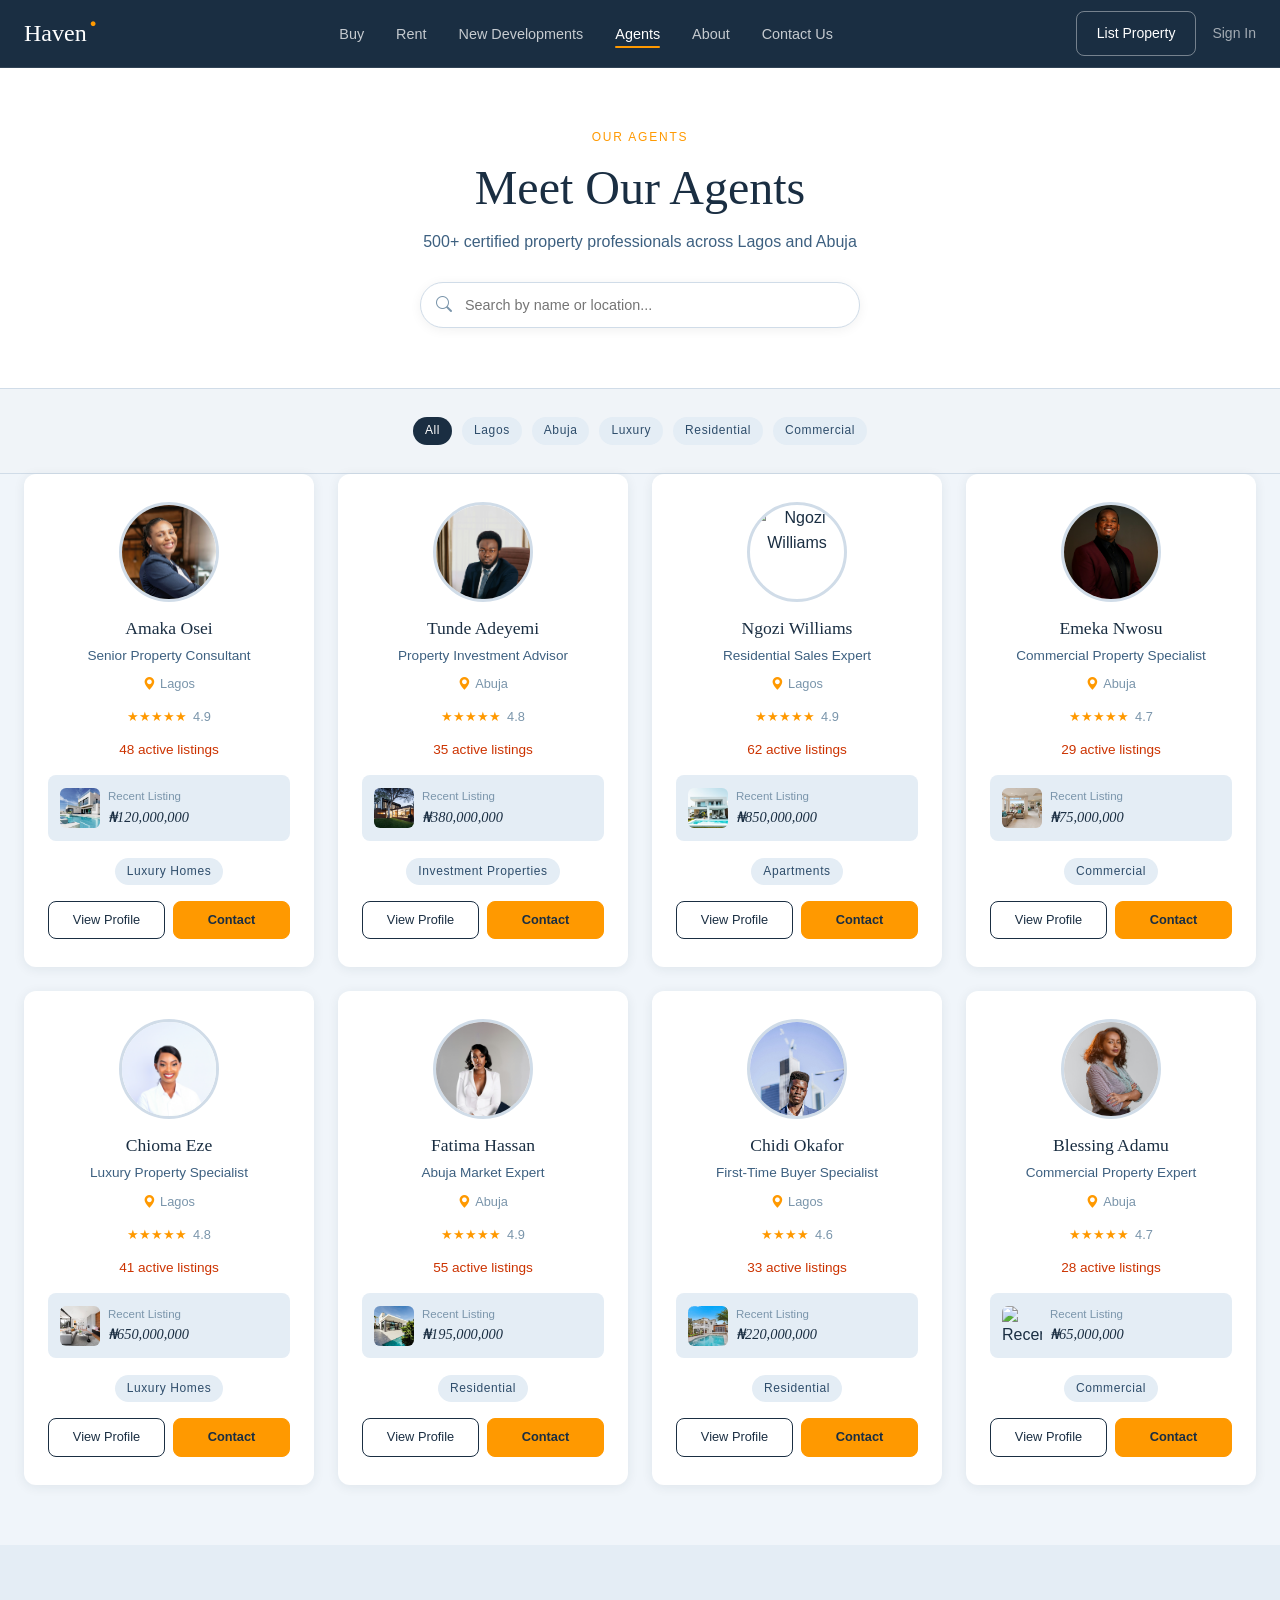
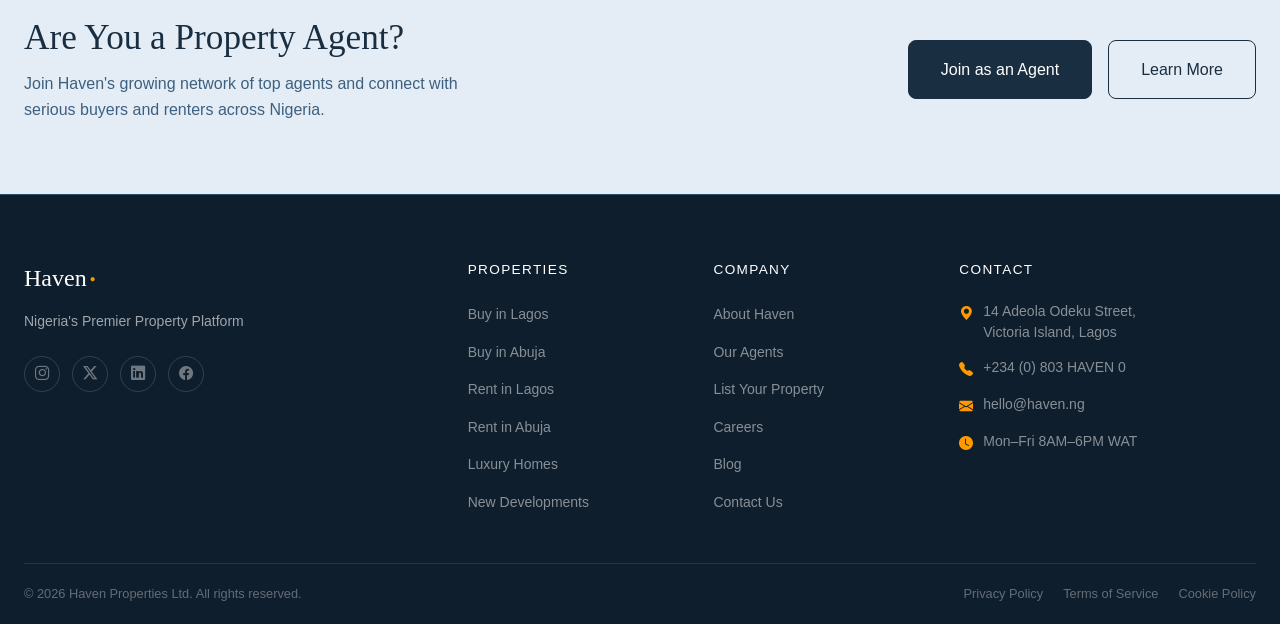
==== commit 8f04dbbd: "UI fixes" ====
--- a/agents.html
+++ b/agents.html
@@ -21,6 +21,7 @@
         <li><a href="listings.html?type=new">New Developments</a></li>
         <li><a href="agents.html" class="active">Agents</a></li>
         <li><a href="contact.html#about">About</a></li>
+        <li><a href="contact.html">Contact Us</a></li>
       </ul>
       <div class="navbar-actions">
         <a href="contact.html" class="btn btn-outline">List Property</a>
@@ -39,6 +40,7 @@
     <li><a href="listings.html?type=new">New Developments</a></li>
     <li><a href="agents.html">Agents</a></li>
     <li><a href="contact.html#about">About</a></li>
+    <li><a href="contact.html">Contact Us</a></li>
   </ul>
   <div class="mobile-nav-actions">
     <a href="contact.html" class="btn btn-primary btn-full">List Property</a>
@@ -60,7 +62,7 @@
 </div>
 
 <!-- FILTER BAR -->
-<div style="background:#FAFAFA;border-bottom:1px solid #E8E8E4;">
+<div style="background:#F0F4F8;border-bottom:1px solid #D0DCE8;">
   <div class="container">
     <div class="agents-filter-bar" role="group" aria-label="Filter agents">
       <span class="tag tag-dark active" data-filter="all" style="cursor:pointer;">All</span>
@@ -87,7 +89,7 @@
       <div class="agent-location"><i class="bi bi-geo-alt-fill"></i> Lagos</div>
       <div class="agent-rating">
         <span class="stars">★★★★★</span>
-        <span style="font-size:0.8rem;color:#6B6B6B;">4.9</span>
+        <span style="font-size:0.8rem;color:#7A95AB;">4.9</span>
       </div>
       <div class="agent-stats">48 active listings</div>
       <div class="agent-recent">
@@ -114,7 +116,7 @@
       <div class="agent-location"><i class="bi bi-geo-alt-fill"></i> Abuja</div>
       <div class="agent-rating">
         <span class="stars">★★★★★</span>
-        <span style="font-size:0.8rem;color:#6B6B6B;">4.8</span>
+        <span style="font-size:0.8rem;color:#7A95AB;">4.8</span>
       </div>
       <div class="agent-stats">35 active listings</div>
       <div class="agent-recent">
@@ -141,7 +143,7 @@
       <div class="agent-location"><i class="bi bi-geo-alt-fill"></i> Lagos</div>
       <div class="agent-rating">
         <span class="stars">★★★★★</span>
-        <span style="font-size:0.8rem;color:#6B6B6B;">4.9</span>
+        <span style="font-size:0.8rem;color:#7A95AB;">4.9</span>
       </div>
       <div class="agent-stats">62 active listings</div>
       <div class="agent-recent">
@@ -168,7 +170,7 @@
       <div class="agent-location"><i class="bi bi-geo-alt-fill"></i> Abuja</div>
       <div class="agent-rating">
         <span class="stars">★★★★★</span>
-        <span style="font-size:0.8rem;color:#6B6B6B;">4.7</span>
+        <span style="font-size:0.8rem;color:#7A95AB;">4.7</span>
       </div>
       <div class="agent-stats">29 active listings</div>
       <div class="agent-recent">
@@ -195,7 +197,7 @@
       <div class="agent-location"><i class="bi bi-geo-alt-fill"></i> Lagos</div>
       <div class="agent-rating">
         <span class="stars">★★★★★</span>
-        <span style="font-size:0.8rem;color:#6B6B6B;">4.8</span>
+        <span style="font-size:0.8rem;color:#7A95AB;">4.8</span>
       </div>
       <div class="agent-stats">41 active listings</div>
       <div class="agent-recent">
@@ -222,7 +224,7 @@
       <div class="agent-location"><i class="bi bi-geo-alt-fill"></i> Abuja</div>
       <div class="agent-rating">
         <span class="stars">★★★★★</span>
-        <span style="font-size:0.8rem;color:#6B6B6B;">4.9</span>
+        <span style="font-size:0.8rem;color:#7A95AB;">4.9</span>
       </div>
       <div class="agent-stats">55 active listings</div>
       <div class="agent-recent">
@@ -249,7 +251,7 @@
       <div class="agent-location"><i class="bi bi-geo-alt-fill"></i> Lagos</div>
       <div class="agent-rating">
         <span class="stars">★★★★</span>
-        <span style="font-size:0.8rem;color:#6B6B6B;">4.6</span>
+        <span style="font-size:0.8rem;color:#7A95AB;">4.6</span>
       </div>
       <div class="agent-stats">33 active listings</div>
       <div class="agent-recent">
@@ -276,7 +278,7 @@
       <div class="agent-location"><i class="bi bi-geo-alt-fill"></i> Abuja</div>
       <div class="agent-rating">
         <span class="stars">★★★★★</span>
-        <span style="font-size:0.8rem;color:#6B6B6B;">4.7</span>
+        <span style="font-size:0.8rem;color:#7A95AB;">4.7</span>
       </div>
       <div class="agent-stats">28 active listings</div>
       <div class="agent-recent">
@@ -317,7 +319,7 @@
   <div class="container">
     <div class="footer-grid">
       <div>
-        <div class="footer-logo">Haven<span class="dot" style="color:#C9A96E;font-size:0.6rem;margin-left:1px;">●</span></div>
+        <div class="footer-logo">Haven<span class="dot" style="color:#FF9900;font-size:0.6rem;margin-left:1px;">●</span></div>
         <p class="footer-tagline">Nigeria's Premier Property Platform</p>
         <div class="footer-socials">
           <a href="#" aria-label="Instagram"><i class="bi bi-instagram"></i></a>
--- a/css/style.css
+++ b/css/style.css
@@ -49,42 +49,49 @@
 }
 
 /* --- FONTS --- */
-@import url('https://fonts.googleapis.com/css2?family=DM+Sans:wght@300;400;500;600&family=DM+Serif+Display:ital@0;1&display=swap');
+@import url('https://fonts.googleapis.com/css2?family=Libre+Baskerville:ital,wght@0,400;0,700;1,400&family=Nunito:wght@300;400;500;600&display=swap');
 
 body {
-  font-family: 'DM Sans', sans-serif;
+  font-family: 'Nunito', sans-serif;
   font-weight: 400;
-  color: #1A1A1A;
-  background-color: #FAFAFA;
+  color: #1A2E42;
+  background-color: #F0F5FA;
   line-height: 1.6;
 }
 
 h1, h2, h3, h4, .serif {
-  font-family: 'DM Serif Display', serif;
+  font-family: 'Libre Baskerville', serif;
   font-weight: 400;
   line-height: 1.2;
 }
 
 /* --- COLORS (CSS Variables) --- */
 :root {
-  --bg: #FAFAFA;
+  --bg: #F0F5FA;
   --white: #FFFFFF;
   --card-bg: #FFFFFF;
-  --section-alt: #F5F5F3;
-  --border: #E8E8E4;
-  --border-hover: #C8C8C0;
-  --primary: #1A1A1A;
-  --gold: #C9A96E;
-  --text-primary: #1A1A1A;
-  --text-secondary: #6B6B6B;
-  --text-muted: #9B9B9B;
+  --section-alt: #E4EDF5;
+  --border: #D0DCE8;
+  --border-hover: #FF9900;
+  --primary: #1A2E42;
+  --accent: #FF9900;
+  --accent-hover: #E68A00;
+  --steel: #2E4D6B;
+  --price: #CC3300;
+  --secondary-dark: #243B52;
+  --darkest: #0F1E2D;
+  --border-dark: #2E4D6B;
+  --gold: #FF9900;
+  --text-primary: #1A2E42;
+  --text-secondary: #3D6080;
+  --text-muted: #7A95AB;
   --green: #16A34A;
-  --tag-bg: #F0EEE8;
-  --tag-text: #4A4A44;
-  --input-bg: #F5F5F3;
-  --input-border: #E8E8E4;
-  --shadow: rgba(0,0,0,0.06);
-  --shadow-hover: rgba(0,0,0,0.12);
+  --tag-bg: #E4EDF5;
+  --tag-text: #2E4D6B;
+  --input-bg: #F0F5FA;
+  --input-border: #D0DCE8;
+  --shadow: rgba(26,46,66,0.08);
+  --shadow-hover: rgba(26,46,66,0.12);
   --radius-card: 12px;
   --radius-btn: 8px;
   --radius-input: 8px;
@@ -113,12 +120,12 @@
 }
 
 .section-dark {
-  background: #1A1A1A;
+  background: #1A2E42;
 }
 
 /* --- SECTION LABELS --- */
 .section-label {
-  font-family: 'DM Sans', sans-serif;
+  font-family: 'Nunito', sans-serif;
   font-weight: 500;
   font-size: 0.75rem;
   color: var(--gold);
@@ -129,13 +136,13 @@
 }
 
 .section-heading {
-  font-family: 'DM Serif Display', serif;
+  font-family: 'Libre Baskerville', serif;
   color: var(--text-primary);
   margin-bottom: 12px;
 }
 
 .section-sub {
-  font-family: 'DM Sans', sans-serif;
+  font-family: 'Nunito', sans-serif;
   font-weight: 300;
   color: var(--text-secondary);
   max-width: 520px;
@@ -182,7 +189,7 @@
   align-items: center;
   justify-content: center;
   gap: 8px;
-  font-family: 'DM Sans', sans-serif;
+  font-family: 'Nunito', sans-serif;
   font-weight: 500;
   font-size: 0.9rem;
   padding: 12px 24px;
@@ -199,20 +206,22 @@
 }
 
 .btn-primary:hover {
-  background: var(--gold);
-  border-color: var(--gold);
+  background: var(--accent);
+  border-color: var(--accent);
   color: var(--white);
 }
 
 .btn-gold {
   background: var(--gold);
-  color: var(--white);
+  color: #1A2E42;
+  font-weight: 700;
   border: 1px solid var(--gold);
 }
 
 .btn-gold:hover {
-  background: #b8944f;
-  border-color: #b8944f;
+  background: var(--accent-hover);
+  border-color: var(--accent-hover);
+  color: #1A2E42;
 }
 
 .btn-outline {
@@ -257,7 +266,7 @@
   display: inline-flex;
   align-items: center;
   gap: 4px;
-  font-family: 'DM Sans', sans-serif;
+  font-family: 'Nunito', sans-serif;
   font-weight: 500;
   font-size: 0.75rem;
   padding: 4px 12px;
@@ -288,8 +297,8 @@
   position: sticky;
   top: 0;
   z-index: 100;
-  background: rgba(255, 255, 255, 0.95);
-  border-bottom: 1px solid var(--border);
+  background: #1A2E42;
+  border-bottom: 1px solid rgba(255,255,255,0.1);
   backdrop-filter: blur(8px);
   -webkit-backdrop-filter: blur(8px);
   height: 68px;
@@ -310,9 +319,9 @@
 }
 
 .navbar-logo {
-  font-family: 'DM Serif Display', serif;
+  font-family: 'Libre Baskerville', serif;
   font-size: 1.5rem;
-  color: var(--primary);
+  color: #FFFFFF;
   font-weight: 400;
   display: flex;
   align-items: center;
@@ -336,10 +345,10 @@
 }
 
 .navbar-links a {
-  font-family: 'DM Sans', sans-serif;
+  font-family: 'Nunito', sans-serif;
   font-weight: 400;
   font-size: 0.9rem;
-  color: var(--text-secondary);
+  color: rgba(255,255,255,0.75);
   transition: color 0.2s ease;
   position: relative;
   padding-bottom: 2px;
@@ -347,7 +356,7 @@
 
 .navbar-links a:hover,
 .navbar-links a.active {
-  color: var(--primary);
+  color: #FFFFFF;
 }
 
 .navbar-links a.active::after {
@@ -371,13 +380,20 @@
 .navbar-actions .btn-outline {
   padding: 10px 20px;
   font-size: 0.875rem;
+  color: #FFFFFF;
+  border-color: rgba(255,255,255,0.4);
+}
+.navbar-actions .btn-outline:hover {
+  background: var(--gold);
+  border-color: var(--gold);
+  color: var(--white);
 }
 
 .navbar-signin {
-  font-family: 'DM Sans', sans-serif;
+  font-family: 'Nunito', sans-serif;
   font-weight: 400;
   font-size: 0.875rem;
-  color: var(--text-primary);
+  color: rgba(255,255,255,0.6);
 }
 
 .navbar-signin:hover {
@@ -404,7 +420,7 @@
   display: block;
   width: 22px;
   height: 1.5px;
-  background: var(--primary);
+  background: rgba(255,255,255,0.9);
   transition: all 0.3s ease;
   border-radius: 2px;
 }
@@ -430,7 +446,7 @@
   left: 0;
   right: 0;
   bottom: 0;
-  background: var(--white);
+  background: #1A2E42;
   z-index: 99;
   overflow-y: auto;
   transform: translateY(-100%);
@@ -452,10 +468,10 @@
   align-items: center;
   height: 56px;
   padding: 0 24px;
-  font-family: 'DM Sans', sans-serif;
+  font-family: 'Nunito', sans-serif;
   font-size: 1rem;
-  color: var(--text-primary);
-  border-bottom: 1px solid var(--border);
+  color: rgba(255,255,255,0.75);
+  border-bottom: 1px solid rgba(255,255,255,0.1);
   transition: color 0.2s ease;
 }
 
@@ -485,7 +501,7 @@
 }
 
 .hero-label {
-  font-family: 'DM Sans', sans-serif;
+  font-family: 'Nunito', sans-serif;
   font-weight: 500;
   font-size: 0.8rem;
   color: var(--gold);
@@ -496,7 +512,7 @@
 }
 
 .hero-title {
-  font-family: 'DM Serif Display', serif;
+  font-family: 'Libre Baskerville', serif;
   font-size: clamp(2.2rem, 5vw, 3.8rem);
   color: var(--primary);
   line-height: 1.1;
@@ -504,7 +520,7 @@
 }
 
 .hero-sub {
-  font-family: 'DM Sans', sans-serif;
+  font-family: 'Nunito', sans-serif;
   font-weight: 300;
   color: var(--text-secondary);
   max-width: 460px;
@@ -520,14 +536,14 @@
 }
 
 .hero-stat-number {
-  font-family: 'DM Sans', sans-serif;
+  font-family: 'Nunito', sans-serif;
   font-weight: 500;
   font-size: 1.1rem;
   color: var(--primary);
 }
 
 .hero-stat-label {
-  font-family: 'DM Sans', sans-serif;
+  font-family: 'Nunito', sans-serif;
   font-weight: 400;
   font-size: 0.8rem;
   color: var(--text-muted);
@@ -536,7 +552,7 @@
 .hero-stat-divider {
   width: 1px;
   height: 36px;
-  background: var(--gold);
+  background: var(--border);
   opacity: 0.4;
 }
 
@@ -580,7 +596,7 @@
 }
 
 .hero-featured-label {
-  font-family: 'DM Sans', sans-serif;
+  font-family: 'Nunito', sans-serif;
   font-weight: 500;
   font-size: 0.7rem;
   color: var(--text-muted);
@@ -590,7 +606,7 @@
 }
 
 .hero-featured-name {
-  font-family: 'DM Sans', sans-serif;
+  font-family: 'Nunito', sans-serif;
   font-weight: 500;
   font-size: 0.85rem;
   color: var(--primary);
@@ -598,10 +614,11 @@
 }
 
 .hero-featured-price {
-  font-family: 'DM Serif Display', serif;
+  font-family: 'Libre Baskerville', serif;
   font-style: italic;
   font-size: 0.95rem;
-  color: var(--gold);
+  color: #CC3300;
+  font-weight: 700;
 }
 
 /* --- SEARCH BAR --- */
@@ -638,7 +655,7 @@
 }
 
 .search-field-label {
-  font-family: 'DM Sans', sans-serif;
+  font-family: 'Nunito', sans-serif;
   font-weight: 500;
   font-size: 0.7rem;
   color: var(--text-primary);
@@ -651,7 +668,7 @@
   border: none;
   outline: none;
   background: transparent;
-  font-family: 'DM Sans', sans-serif;
+  font-family: 'Nunito', sans-serif;
   font-weight: 400;
   font-size: 0.875rem;
   color: var(--text-secondary);
@@ -668,7 +685,7 @@
 .search-btn {
   background: var(--primary);
   color: var(--white);
-  font-family: 'DM Sans', sans-serif;
+  font-family: 'Nunito', sans-serif;
   font-weight: 500;
   font-size: 0.9rem;
   border: none;
@@ -682,7 +699,7 @@
 }
 
 .search-btn:hover {
-  background: var(--gold);
+  background: var(--accent);
 }
 
 .search-quick-filters {
@@ -703,7 +720,7 @@
 
 .search-quick-filters .tag:hover,
 .search-quick-filters .tag.active {
-  background: var(--primary);
+  background: var(--accent);
   color: var(--white);
 }
 
@@ -712,8 +729,9 @@
   background: var(--card-bg);
   border-radius: var(--radius-card);
   overflow: hidden;
+  border: 1px solid #D0DCE8;
   box-shadow: 0 2px 12px var(--shadow);
-  transition: transform 0.3s ease, box-shadow 0.3s ease;
+  transition: transform 0.3s ease, box-shadow 0.3s ease, border-color 0.2s ease;
   cursor: pointer;
   display: block;
 }
@@ -721,6 +739,7 @@
 .property-card:hover {
   transform: translateY(-4px);
   box-shadow: 0 8px 32px var(--shadow-hover);
+  border-color: #FF9900;
 }
 
 .property-card:hover .img-container img {
@@ -742,7 +761,7 @@
 }
 
 .card-badge-sale {
-  font-family: 'DM Sans', sans-serif;
+  font-family: 'Nunito', sans-serif;
   font-weight: 500;
   font-size: 0.7rem;
   padding: 4px 10px;
@@ -752,10 +771,10 @@
   display: inline-block;
 }
 
-.card-badge-new {
-  background: var(--gold);
-  color: var(--white);
-  font-family: 'DM Sans', sans-serif;
+.card-badge-rent {
+  background: #2E4D6B;
+  color: #FFFFFF;
+  font-family: 'Nunito', sans-serif;
   font-weight: 500;
   font-size: 0.7rem;
   padding: 4px 10px;
@@ -763,10 +782,21 @@
   display: inline-block;
 }
 
+.card-badge-new {
+  background: #FF9900;
+  color: #1A2E42;
+  font-family: 'Nunito', sans-serif;
+  font-weight: 500;
+  font-size: 0.7rem;
+  padding: 4px 10px;
+  border-radius: 100px;
+  display: inline-block;
+}
+
 .card-badge-luxury {
-  background: rgba(201, 169, 110, 0.9);
+  background: #CC3300;
   color: var(--white);
-  font-family: 'DM Sans', sans-serif;
+  font-family: 'Nunito', sans-serif;
   font-weight: 500;
   font-size: 0.7rem;
   padding: 4px 10px;
@@ -799,7 +829,7 @@
 }
 
 .card-wishlist.active {
-  color: #e74c3c;
+  color: #CC3300;
 }
 
 .card-body {
@@ -807,17 +837,17 @@
 }
 
 .card-type {
-  font-family: 'DM Sans', sans-serif;
+  font-family: 'Nunito', sans-serif;
   font-weight: 500;
   font-size: 0.72rem;
-  color: var(--text-secondary);
+  color: #FF9900;
   text-transform: uppercase;
   letter-spacing: 0.1em;
   margin-bottom: 6px;
 }
 
 .card-name {
-  font-family: 'DM Serif Display', serif;
+  font-family: 'Libre Baskerville', serif;
   font-size: 1.1rem;
   color: var(--primary);
   margin-bottom: 8px;
@@ -828,7 +858,7 @@
   display: flex;
   align-items: center;
   gap: 4px;
-  font-family: 'DM Sans', sans-serif;
+  font-family: 'Nunito', sans-serif;
   font-weight: 400;
   font-size: 0.85rem;
   color: var(--text-secondary);
@@ -841,10 +871,11 @@
 }
 
 .card-price {
-  font-family: 'DM Serif Display', serif;
+  font-family: 'Libre Baskerville', serif;
   font-style: italic;
   font-size: 1.3rem;
-  color: var(--primary);
+  color: #CC3300;
+  font-weight: 700;
   margin-bottom: 14px;
 }
 
@@ -864,7 +895,7 @@
   align-items: center;
   justify-content: center;
   gap: 5px;
-  font-family: 'DM Sans', sans-serif;
+  font-family: 'Nunito', sans-serif;
   font-weight: 400;
   font-size: 0.8rem;
   color: var(--text-secondary);
@@ -896,7 +927,7 @@
 }
 
 .card-agent-name {
-  font-family: 'DM Sans', sans-serif;
+  font-family: 'Nunito', sans-serif;
   font-weight: 400;
   font-size: 0.8rem;
   color: var(--text-muted);
@@ -932,7 +963,7 @@
 }
 
 .tab-btn {
-  font-family: 'DM Sans', sans-serif;
+  font-family: 'Nunito', sans-serif;
   font-weight: 400;
   font-size: 0.9rem;
   color: var(--text-secondary);
@@ -952,7 +983,7 @@
 .tab-btn.active {
   color: var(--primary);
   font-weight: 500;
-  border-bottom-color: var(--gold);
+  border-bottom-color: var(--accent);
 }
 
 /* --- CATEGORIES --- */
@@ -976,7 +1007,7 @@
 .category-overlay {
   position: absolute;
   inset: 0;
-  background: linear-gradient(to top, rgba(0,0,0,0.7) 0%, rgba(0,0,0,0.1) 60%);
+  background: linear-gradient(to top, rgba(15,30,45,0.8) 0%, rgba(15,30,45,0.2) 60%);
   z-index: 1;
 }
 
@@ -988,14 +1019,14 @@
 }
 
 .category-title {
-  font-family: 'DM Serif Display', serif;
+  font-family: 'Libre Baskerville', serif;
   font-size: 1.2rem;
   color: var(--white);
   margin-bottom: 4px;
 }
 
 .category-count {
-  font-family: 'DM Sans', sans-serif;
+  font-family: 'Nunito', sans-serif;
   font-weight: 300;
   font-size: 0.85rem;
   color: rgba(255,255,255,0.75);
@@ -1017,7 +1048,7 @@
 }
 
 .feature-card:hover {
-  border-color: var(--gold);
+  border-color: var(--accent);
   transform: translateY(-2px);
 }
 
@@ -1025,7 +1056,7 @@
   width: 48px;
   height: 48px;
   border-radius: 50%;
-  background: rgba(201,169,110,0.1);
+  background: rgba(255,153,0,0.12);
   display: flex;
   align-items: center;
   justify-content: center;
@@ -1035,14 +1066,14 @@
 }
 
 .feature-title {
-  font-family: 'DM Serif Display', serif;
+  font-family: 'Libre Baskerville', serif;
   font-size: 1.1rem;
   color: var(--primary);
   margin-bottom: 10px;
 }
 
 .feature-body {
-  font-family: 'DM Sans', sans-serif;
+  font-family: 'Nunito', sans-serif;
   font-weight: 300;
   color: var(--text-secondary);
   font-size: 0.9rem;
@@ -1061,13 +1092,15 @@
   border-radius: var(--radius-card);
   padding: 28px;
   text-align: center;
+  border: 1px solid #D0DCE8;
   box-shadow: 0 2px 12px var(--shadow);
-  transition: transform 0.3s ease, box-shadow 0.3s ease;
+  transition: transform 0.3s ease, box-shadow 0.3s ease, border-color 0.2s ease;
 }
 
 .agent-card:hover {
   transform: translateY(-3px);
   box-shadow: 0 8px 28px var(--shadow-hover);
+  border-color: #FF9900;
 }
 
 .agent-photo-wrap {
@@ -1088,14 +1121,14 @@
 }
 
 .agent-name {
-  font-family: 'DM Serif Display', serif;
+  font-family: 'Libre Baskerville', serif;
   font-size: 1.1rem;
   color: var(--primary);
   margin-bottom: 6px;
 }
 
 .agent-title {
-  font-family: 'DM Sans', sans-serif;
+  font-family: 'Nunito', sans-serif;
   font-weight: 300;
   font-size: 0.85rem;
   color: var(--text-secondary);
@@ -1107,7 +1140,7 @@
   align-items: center;
   justify-content: center;
   gap: 4px;
-  font-family: 'DM Sans', sans-serif;
+  font-family: 'Nunito', sans-serif;
   font-size: 0.8rem;
   color: var(--text-muted);
   margin-bottom: 12px;
@@ -1127,10 +1160,10 @@
 .stars { color: var(--gold); }
 
 .agent-stats {
-  font-family: 'DM Sans', sans-serif;
+  font-family: 'Nunito', sans-serif;
   font-weight: 500;
   font-size: 0.85rem;
-  color: var(--gold);
+  color: #CC3300;
   margin-bottom: 14px;
 }
 
@@ -1153,7 +1186,7 @@
 }
 
 .testimonial-quote {
-  font-family: 'DM Serif Display', serif;
+  font-family: 'Libre Baskerville', serif;
   color: var(--gold);
   font-size: 3rem;
   line-height: 0.8;
@@ -1161,7 +1194,7 @@
 }
 
 .testimonial-text {
-  font-family: 'DM Sans', sans-serif;
+  font-family: 'Nunito', sans-serif;
   font-weight: 300;
   font-style: italic;
   color: rgba(255,255,255,0.85);
@@ -1192,7 +1225,7 @@
 }
 
 .testimonial-name {
-  font-family: 'DM Sans', sans-serif;
+  font-family: 'Nunito', sans-serif;
   font-weight: 600;
   font-size: 0.9rem;
   color: var(--white);
@@ -1200,7 +1233,7 @@
 }
 
 .testimonial-info {
-  font-family: 'DM Sans', sans-serif;
+  font-family: 'Nunito', sans-serif;
   font-weight: 300;
   font-size: 0.8rem;
   color: rgba(255,255,255,0.6);
@@ -1219,14 +1252,14 @@
 }
 
 .cta-title {
-  font-family: 'DM Serif Display', serif;
+  font-family: 'Libre Baskerville', serif;
   font-size: clamp(1.6rem, 3vw, 2.2rem);
   color: var(--primary);
   margin-bottom: 12px;
 }
 
 .cta-sub {
-  font-family: 'DM Sans', sans-serif;
+  font-family: 'Nunito', sans-serif;
   font-weight: 300;
   color: var(--text-secondary);
   max-width: 440px;
@@ -1241,7 +1274,8 @@
 
 /* --- FOOTER --- */
 .footer {
-  background: #1A1A1A;
+  background: #0F1E2D;
+  border-top: 1px solid #2E4D6B;
   padding: 64px 0 0;
 }
 
@@ -1253,7 +1287,7 @@
 }
 
 .footer-logo {
-  font-family: 'DM Serif Display', serif;
+  font-family: 'Libre Baskerville', serif;
   font-size: 1.5rem;
   color: var(--white);
   display: flex;
@@ -1263,7 +1297,7 @@
 }
 
 .footer-tagline {
-  font-family: 'DM Sans', sans-serif;
+  font-family: 'Nunito', sans-serif;
   font-weight: 300;
   font-size: 0.875rem;
   color: rgba(255,255,255,0.6);
@@ -1295,7 +1329,7 @@
 }
 
 .footer-col-title {
-  font-family: 'DM Sans', sans-serif;
+  font-family: 'Nunito', sans-serif;
   font-weight: 500;
   font-size: 0.85rem;
   color: var(--white);
@@ -1311,7 +1345,7 @@
 }
 
 .footer-links a {
-  font-family: 'DM Sans', sans-serif;
+  font-family: 'Nunito', sans-serif;
   font-weight: 300;
   font-size: 0.875rem;
   color: rgba(255,255,255,0.5);
@@ -1319,13 +1353,13 @@
 }
 
 .footer-links a:hover {
-  color: var(--gold);
+  color: #FFFFFF;
 }
 
 .footer-contact-item {
   display: flex;
   gap: 10px;
-  font-family: 'DM Sans', sans-serif;
+  font-family: 'Nunito', sans-serif;
   font-weight: 300;
   font-size: 0.875rem;
   color: rgba(255,255,255,0.5);
@@ -1350,7 +1384,7 @@
 }
 
 .footer-copyright {
-  font-family: 'DM Sans', sans-serif;
+  font-family: 'Nunito', sans-serif;
   font-weight: 300;
   font-size: 0.8rem;
   color: rgba(255,255,255,0.35);
@@ -1362,7 +1396,7 @@
 }
 
 .footer-legal a {
-  font-family: 'DM Sans', sans-serif;
+  font-family: 'Nunito', sans-serif;
   font-weight: 300;
   font-size: 0.8rem;
   color: rgba(255,255,255,0.35);
@@ -1370,7 +1404,7 @@
 }
 
 .footer-legal a:hover {
-  color: var(--gold);
+  color: #FFFFFF;
 }
 
 /* --- VIEW ALL LINK --- */
@@ -1378,7 +1412,7 @@
   display: block;
   text-align: center;
   margin-top: 40px;
-  font-family: 'DM Sans', sans-serif;
+  font-family: 'Nunito', sans-serif;
   font-weight: 500;
   font-size: 0.95rem;
   color: var(--gold);
@@ -1397,8 +1431,8 @@
   width: 44px;
   height: 44px;
   border-radius: 50%;
-  background: var(--primary);
-  color: var(--white);
+  background: #FF9900;
+  color: #1A2E42;
   border: none;
   cursor: pointer;
   display: flex;
@@ -1420,7 +1454,7 @@
 }
 
 .scroll-top:hover {
-  background: var(--gold);
+  background: #E68A00;
 }
 
 /* --- ANIMATIONS --- */
@@ -1473,14 +1507,14 @@
 }
 
 .filter-title {
-  font-family: 'DM Sans', sans-serif;
+  font-family: 'Nunito', sans-serif;
   font-weight: 600;
   font-size: 1rem;
   color: var(--primary);
 }
 
 .filter-clear {
-  font-family: 'DM Sans', sans-serif;
+  font-family: 'Nunito', sans-serif;
   font-weight: 400;
   font-size: 0.85rem;
   color: var(--gold);
@@ -1503,8 +1537,20 @@
   margin-bottom: 0;
 }
 
+.apply-filters-btn {
+  background: #1A2E42;
+  border-color: #1A2E42;
+  color: #FFFFFF;
+}
+
+.apply-filters-btn:hover {
+  background: #FF9900;
+  border-color: #FF9900;
+  color: #1A2E42;
+}
+
 .filter-section-title {
-  font-family: 'DM Sans', sans-serif;
+  font-family: 'Nunito', sans-serif;
   font-weight: 500;
   font-size: 0.85rem;
   color: var(--primary);
@@ -1525,7 +1571,7 @@
   display: flex;
   align-items: center;
   gap: 8px;
-  font-family: 'DM Sans', sans-serif;
+  font-family: 'Nunito', sans-serif;
   font-size: 0.875rem;
   color: var(--text-secondary);
   cursor: pointer;
@@ -1535,7 +1581,7 @@
 .filter-checkbox input {
   width: 16px;
   height: 16px;
-  accent-color: var(--gold);
+  accent-color: var(--accent);
   cursor: pointer;
 }
 
@@ -1546,14 +1592,14 @@
 }
 
 .filter-pill {
-  font-family: 'DM Sans', sans-serif;
+  font-family: 'Nunito', sans-serif;
   font-weight: 400;
   font-size: 0.8rem;
   padding: 6px 14px;
   border-radius: 100px;
-  border: 1px solid var(--border);
-  background: transparent;
-  color: var(--text-secondary);
+  border: 1px solid #D0DCE8;
+  background: #E4EDF5;
+  color: #1A2E42;
   cursor: pointer;
   transition: all 0.2s ease;
   min-height: 44px;
@@ -1561,9 +1607,9 @@
 
 .filter-pill:hover,
 .filter-pill.active {
-  background: var(--gold);
-  border-color: var(--gold);
-  color: var(--white);
+  background: #1A2E42;
+  border-color: #1A2E42;
+  color: #FFFFFF;
 }
 
 /* Price Range Slider */
@@ -1574,7 +1620,7 @@
 .range-values {
   display: flex;
   justify-content: space-between;
-  font-family: 'DM Sans', sans-serif;
+  font-family: 'Nunito', sans-serif;
   font-size: 0.8rem;
   color: var(--text-secondary);
   margin-bottom: 8px;
@@ -1597,7 +1643,7 @@
   width: 18px;
   height: 18px;
   border-radius: 50%;
-  background: var(--gold);
+  background: var(--accent);
   cursor: pointer;
   border: 2px solid var(--white);
   box-shadow: 0 1px 6px rgba(0,0,0,0.2);
@@ -1607,7 +1653,7 @@
   width: 18px;
   height: 18px;
   border-radius: 50%;
-  background: var(--gold);
+  background: var(--accent);
   cursor: pointer;
   border: 2px solid var(--white);
   box-shadow: 0 1px 6px rgba(0,0,0,0.2);
@@ -1624,7 +1670,7 @@
 }
 
 .listings-count {
-  font-family: 'DM Sans', sans-serif;
+  font-family: 'Nunito', sans-serif;
   font-weight: 400;
   font-size: 0.9rem;
   color: var(--text-secondary);
@@ -1642,10 +1688,10 @@
 }
 
 .sort-select {
-  font-family: 'DM Sans', sans-serif;
+  font-family: 'Nunito', sans-serif;
   font-size: 0.875rem;
   color: var(--text-primary);
-  border: 1px solid var(--border);
+  border: 1px solid #D0DCE8;
   border-radius: var(--radius-input);
   padding: 8px 12px;
   background: var(--white);
@@ -1660,6 +1706,10 @@
   min-height: 44px;
 }
 
+.sort-select:focus {
+  border-color: #FF9900;
+}
+
 .view-toggle {
   display: flex;
   border: 1px solid var(--border);
@@ -1692,7 +1742,7 @@
   display: none;
   align-items: center;
   gap: 8px;
-  font-family: 'DM Sans', sans-serif;
+  font-family: 'Nunito', sans-serif;
   font-weight: 500;
   font-size: 0.875rem;
   color: var(--primary);
@@ -1706,7 +1756,7 @@
 }
 
 .filter-count-badge {
-  background: var(--gold);
+  background: var(--accent);
   color: var(--white);
   font-size: 0.7rem;
   font-weight: 600;
@@ -1764,7 +1814,7 @@
   justify-content: center;
   border: 1px solid var(--border);
   border-radius: 8px;
-  font-family: 'DM Sans', sans-serif;
+  font-family: 'Nunito', sans-serif;
   font-size: 0.875rem;
   color: var(--text-secondary);
   background: var(--white);
@@ -1802,7 +1852,7 @@
   display: flex;
   align-items: center;
   gap: 8px;
-  font-family: 'DM Sans', sans-serif;
+  font-family: 'Nunito', sans-serif;
   font-size: 0.85rem;
   color: var(--text-secondary);
 }
@@ -1835,9 +1885,9 @@
   position: absolute;
   bottom: 16px;
   right: 16px;
-  background: rgba(255,255,255,0.9);
-  color: var(--primary);
-  font-family: 'DM Sans', sans-serif;
+  background: rgba(15,30,45,0.8);
+  color: #FFFFFF;
+  font-family: 'Nunito', sans-serif;
   font-weight: 500;
   font-size: 0.8rem;
   padding: 8px 14px;
@@ -1870,7 +1920,7 @@
 }
 
 .gallery-thumb:hover { opacity: 0.8; }
-.gallery-thumb.active { outline: 2px solid var(--gold); }
+.gallery-thumb.active { outline: 2px solid var(--accent); }
 
 /* Property Header */
 .property-header {
@@ -1887,7 +1937,7 @@
 }
 
 .property-main-title {
-  font-family: 'DM Serif Display', serif;
+  font-family: 'Libre Baskerville', serif;
   font-size: 2rem;
   color: var(--primary);
   margin-bottom: 10px;
@@ -1898,7 +1948,7 @@
   display: flex;
   align-items: center;
   gap: 6px;
-  font-family: 'DM Sans', sans-serif;
+  font-family: 'Nunito', sans-serif;
   font-size: 0.95rem;
   color: var(--text-secondary);
   margin-bottom: 14px;
@@ -1923,7 +1973,7 @@
   display: flex;
   align-items: center;
   gap: 6px;
-  font-family: 'DM Sans', sans-serif;
+  font-family: 'Nunito', sans-serif;
   font-size: 0.875rem;
   color: var(--text-secondary);
 }
@@ -1933,10 +1983,11 @@
 }
 
 .property-price {
-  font-family: 'DM Serif Display', serif;
+  font-family: 'Libre Baskerville', serif;
   font-style: italic;
   font-size: 2.2rem;
-  color: var(--primary);
+  color: #CC3300;
+  font-weight: 700;
   margin-bottom: 16px;
 }
 
@@ -1958,7 +2009,7 @@
   display: flex;
   align-items: center;
   gap: 6px;
-  font-family: 'DM Sans', sans-serif;
+  font-family: 'Nunito', sans-serif;
   font-size: 0.85rem;
   color: var(--text-secondary);
   background: none;
@@ -1994,7 +2045,7 @@
 }
 
 .property-tab-btn {
-  font-family: 'DM Sans', sans-serif;
+  font-family: 'Nunito', sans-serif;
   font-weight: 400;
   font-size: 0.9rem;
   color: var(--text-secondary);
@@ -2012,7 +2063,7 @@
 .property-tab-btn.active {
   color: var(--primary);
   font-weight: 500;
-  border-bottom-color: var(--gold);
+  border-bottom-color: var(--accent);
 }
 
 .property-tab-panel {
@@ -2025,7 +2076,7 @@
 
 /* Overview */
 .property-description {
-  font-family: 'DM Sans', sans-serif;
+  font-family: 'Nunito', sans-serif;
   font-weight: 300;
   color: var(--text-secondary);
   line-height: 1.8;
@@ -2037,7 +2088,7 @@
 }
 
 .property-highlights h4 {
-  font-family: 'DM Serif Display', serif;
+  font-family: 'Libre Baskerville', serif;
   font-size: 1rem;
   margin-bottom: 14px;
   color: var(--primary);
@@ -2053,7 +2104,7 @@
   display: flex;
   align-items: center;
   gap: 10px;
-  font-family: 'DM Sans', sans-serif;
+  font-family: 'Nunito', sans-serif;
   font-size: 0.9rem;
   color: var(--text-secondary);
 }
@@ -2081,7 +2132,7 @@
 }
 
 .detail-label {
-  font-family: 'DM Sans', sans-serif;
+  font-family: 'Nunito', sans-serif;
   font-weight: 500;
   font-size: 0.75rem;
   color: var(--text-muted);
@@ -2091,7 +2142,7 @@
 }
 
 .detail-value {
-  font-family: 'DM Sans', sans-serif;
+  font-family: 'Nunito', sans-serif;
   font-weight: 500;
   font-size: 0.95rem;
   color: var(--primary);
@@ -2111,13 +2162,14 @@
   padding: 14px;
   background: var(--section-alt);
   border-radius: 8px;
-  font-family: 'DM Sans', sans-serif;
+  font-family: 'Nunito', sans-serif;
   font-size: 0.85rem;
   color: var(--text-secondary);
 }
 
 .amenity-item span:first-child {
   font-size: 1.2rem;
+  color: #FF9900;
 }
 
 /* Location Tab */
@@ -2140,7 +2192,7 @@
   padding: 12px;
   background: var(--section-alt);
   border-radius: 8px;
-  font-family: 'DM Sans', sans-serif;
+  font-family: 'Nunito', sans-serif;
   font-size: 0.85rem;
   color: var(--text-secondary);
 }
@@ -2185,14 +2237,14 @@
 }
 
 .sidebar-agent-name {
-  font-family: 'DM Serif Display', serif;
+  font-family: 'Libre Baskerville', serif;
   font-size: 1rem;
   color: var(--primary);
   margin-bottom: 2px;
 }
 
 .sidebar-agent-title {
-  font-family: 'DM Sans', sans-serif;
+  font-family: 'Nunito', sans-serif;
   font-weight: 300;
   font-size: 0.8rem;
   color: var(--text-secondary);
@@ -2200,7 +2252,7 @@
 }
 
 .sidebar-agent-stats {
-  font-family: 'DM Sans', sans-serif;
+  font-family: 'Nunito', sans-serif;
   font-size: 0.78rem;
   color: var(--text-muted);
 }
@@ -2218,7 +2270,7 @@
 }
 
 .form-group label {
-  font-family: 'DM Sans', sans-serif;
+  font-family: 'Nunito', sans-serif;
   font-weight: 500;
   font-size: 0.8rem;
   color: var(--primary);
@@ -2231,7 +2283,7 @@
   border: 1px solid var(--input-border);
   border-radius: var(--radius-input);
   background: var(--input-bg);
-  font-family: 'DM Sans', sans-serif;
+  font-family: 'Nunito', sans-serif;
   font-size: 0.875rem;
   color: var(--primary);
   outline: none;
@@ -2244,14 +2296,14 @@
 .form-group input:focus,
 .form-group select:focus,
 .form-group textarea:focus {
-  border-color: var(--primary);
+  border-color: #FF9900;
   background: var(--white);
 }
 
 .form-group input.error,
 .form-group select.error,
 .form-group textarea.error {
-  border-color: #e74c3c;
+  border-color: #FF9900;
 }
 
 .form-group textarea {
@@ -2273,7 +2325,7 @@
 }
 
 .form-success p {
-  font-family: 'DM Sans', sans-serif;
+  font-family: 'Nunito', sans-serif;
   color: var(--text-secondary);
   font-size: 0.9rem;
 }
@@ -2289,7 +2341,7 @@
   display: flex;
   align-items: center;
   gap: 8px;
-  font-family: 'DM Sans', sans-serif;
+  font-family: 'Nunito', sans-serif;
   font-size: 0.85rem;
   color: var(--text-secondary);
 }
@@ -2390,7 +2442,7 @@
 
 .lightbox-counter {
   text-align: center;
-  font-family: 'DM Sans', sans-serif;
+  font-family: 'Nunito', sans-serif;
   font-size: 0.85rem;
   color: rgba(255,255,255,0.6);
   margin-top: 12px;
@@ -2426,7 +2478,7 @@
   border: 1px solid var(--border);
   border-radius: 100px;
   background: var(--white);
-  font-family: 'DM Sans', sans-serif;
+  font-family: 'Nunito', sans-serif;
   font-size: 0.9rem;
   color: var(--primary);
   outline: none;
@@ -2504,13 +2556,13 @@
 }
 
 .agent-recent-label {
-  font-family: 'DM Sans', sans-serif;
+  font-family: 'Nunito', sans-serif;
   font-size: 0.72rem;
   color: var(--text-muted);
 }
 
 .agent-recent-price {
-  font-family: 'DM Serif Display', serif;
+  font-family: 'Libre Baskerville', serif;
   font-style: italic;
   font-size: 0.9rem;
   color: var(--primary);
@@ -2559,7 +2611,7 @@
   width: 44px;
   height: 44px;
   border-radius: 50%;
-  background: rgba(201,169,110,0.1);
+  background: rgba(255,153,0,0.12);
   display: flex;
   align-items: center;
   justify-content: center;
@@ -2569,7 +2621,7 @@
 }
 
 .contact-info-label {
-  font-family: 'DM Sans', sans-serif;
+  font-family: 'Nunito', sans-serif;
   font-weight: 600;
   font-size: 0.85rem;
   color: var(--primary);
@@ -2577,7 +2629,7 @@
 }
 
 .contact-info-value {
-  font-family: 'DM Sans', sans-serif;
+  font-family: 'Nunito', sans-serif;
   font-weight: 300;
   font-size: 0.875rem;
   color: var(--text-secondary);
@@ -2597,7 +2649,7 @@
 }
 
 .contact-form-title {
-  font-family: 'DM Serif Display', serif;
+  font-family: 'Libre Baskerville', serif;
   font-size: 1.4rem;
   color: var(--primary);
   margin-bottom: 24px;
@@ -2624,7 +2676,7 @@
   display: flex;
   align-items: center;
   gap: 8px;
-  font-family: 'DM Sans', sans-serif;
+  font-family: 'Nunito', sans-serif;
   font-weight: 300;
   font-size: 0.8rem;
   color: var(--text-secondary);
@@ -2900,7 +2952,7 @@
 }
 
 .no-results h3 {
-  font-family: 'DM Serif Display', serif;
+  font-family: 'Libre Baskerville', serif;
   font-size: 1.3rem;
   color: var(--primary);
   margin-bottom: 8px;
@@ -2937,9 +2989,773 @@
 input:focus-visible,
 select:focus-visible,
 textarea:focus-visible {
-  outline: 2px solid var(--gold);
+  outline: 2px solid var(--accent);
   outline-offset: 2px;
 }
 
 /* Hidden */
 .hidden { display: none !important; }
+
+/* ============================================
+   HOMEPAGE REDESIGN — SIDEBAR + NEW COMPONENTS
+   ============================================ */
+
+/* --- SIDEBAR NAV --- */
+.sidebar {
+  display: none;
+  position: fixed;
+  top: 0;
+  left: 0;
+  width: 240px;
+  height: 100vh;
+  background: #1A2E42;
+  flex-direction: column;
+  z-index: 100;
+  overflow-y: auto;
+  border-right: 1px solid #2E4D6B;
+}
+
+.sidebar-logo {
+  font-family: 'Libre Baskerville', serif;
+  font-size: 1.6rem;
+  font-style: italic;
+  color: #FFFFFF;
+  padding: 28px 28px 24px;
+  border-bottom: 1px solid rgba(255,255,255,0.08);
+  display: flex;
+  align-items: center;
+  gap: 2px;
+  flex-shrink: 0;
+}
+
+.sidebar-logo .dot {
+  color: #FF9900;
+  font-size: 0.65rem;
+  align-self: flex-start;
+  margin-top: 8px;
+  margin-left: 1px;
+  font-style: normal;
+}
+
+.sidebar-nav {
+  flex: 1;
+  padding: 20px 0;
+}
+
+.sidebar-nav ul {
+  list-style: none;
+}
+
+.sidebar-nav li a {
+  display: block;
+  padding: 13px 28px;
+  font-family: 'Nunito', sans-serif;
+  font-weight: 400;
+  font-size: 0.9rem;
+  color: rgba(255,255,255,0.65);
+  border-left: 3px solid transparent;
+  transition: all 0.2s ease;
+}
+
+.sidebar-nav li a:hover {
+  color: rgba(255,255,255,0.85);
+  border-left-color: transparent;
+  background: rgba(255,255,255,0.04);
+}
+
+.sidebar-nav li a.active {
+  color: #FFFFFF;
+  border-left-color: #FF9900;
+  background: rgba(255,255,255,0.06);
+}
+
+.sidebar-bottom {
+  padding: 20px 24px 28px;
+  border-top: 1px solid rgba(255,255,255,0.08);
+  display: flex;
+  flex-direction: column;
+  gap: 10px;
+  flex-shrink: 0;
+}
+
+.sidebar-cta {
+  display: block;
+  text-align: center;
+  background: #FF9900;
+  color: #1A2E42;
+  font-family: 'Nunito', sans-serif;
+  font-weight: 700;
+  font-size: 0.85rem;
+  padding: 11px 16px;
+  border-radius: 8px;
+  transition: background 0.2s ease;
+}
+
+.sidebar-cta:hover {
+  background: #E68A00;
+}
+
+.sidebar-signin {
+  display: block;
+  text-align: center;
+  font-family: 'Nunito', sans-serif;
+  font-size: 0.85rem;
+  color: rgba(255,255,255,0.45);
+  transition: color 0.2s ease;
+}
+
+.sidebar-signin:hover {
+  color: #FF9900;
+}
+
+/* --- MAIN CONTENT OFFSET --- */
+.main-content {
+  width: 100%;
+}
+
+/* --- SPLIT HERO --- */
+.split-hero {
+  display: flex;
+  min-height: 100vh;
+}
+
+/* Zone 2: text content — 45% of remaining space */
+.split-hero-left {
+  width: 45%;
+  flex-shrink: 0;
+  background: #1A2E42;
+  min-height: 100vh;
+  padding: 80px 60px;
+  display: flex;
+  flex-direction: column;
+  justify-content: center;
+  position: relative;
+  z-index: 1;
+  border-right: 1px solid rgba(46,77,107,0.4);
+  box-shadow: 4px 0 20px rgba(0,0,0,0.3);
+}
+
+.split-hero-left .hero-label {
+  color: #FF9900;
+  margin-bottom: 20px;
+}
+
+.split-hero-left .hero-title {
+  color: #FFFFFF;
+  font-size: clamp(2rem, 4vw, 3.6rem);
+  margin-bottom: 20px;
+}
+
+.split-hero-left .hero-sub {
+  color: rgba(255,255,255,0.65);
+  margin-bottom: 0;
+  max-width: 100%;
+}
+
+/* Zone 3: image — 55% of remaining space */
+.split-hero-right {
+  width: 55%;
+  flex-shrink: 0;
+  height: 100vh;
+  position: relative;
+  overflow: hidden;
+  background: #0F1E2D;
+  display: flex;
+  align-items: center;
+  justify-content: center;
+}
+
+.split-hero-right img {
+  width: 100%;
+  height: 100%;
+  object-fit: contain;
+  object-position: center center;
+  display: block;
+}
+
+/* Featured card: bottom-right of image zone */
+.split-hero-right .hero-featured-card {
+  position: absolute;
+  bottom: 32px;
+  right: 32px;
+  left: auto;
+  z-index: 10;
+  background: #243B52;
+  border: 1px solid #2E4D6B;
+  border-radius: 10px;
+  padding: 16px 20px;
+  max-width: 240px;
+  box-shadow: 0 8px 32px rgba(0,0,0,0.25);
+}
+
+.split-hero-right .hero-featured-card .hero-featured-label {
+  color: #FF9900;
+}
+
+.split-hero-right .hero-featured-card .hero-featured-name {
+  color: #FFFFFF;
+}
+
+.split-hero-right .hero-featured-card .hero-featured-price {
+  color: #CC3300;
+}
+
+/* Split hero search */
+.split-hero-search {
+  margin-top: 40px;
+  width: 100%;
+  max-width: 100%;
+}
+
+.split-hero-search-fields {
+  display: grid;
+  grid-template-columns: repeat(3, 1fr);
+  background: #243B52;
+  border: 1px solid #2E4D6B;
+  border-radius: 10px 10px 0 0;
+  overflow: hidden;
+}
+
+.split-hero-search .search-field {
+  padding: 14px 16px;
+  border-right: 1px solid #2E4D6B;
+  border-bottom: none;
+}
+
+.split-hero-search .search-field:last-child {
+  border-right: none;
+}
+
+.split-hero-search .search-field-label {
+  color: #FF9900;
+  font-size: 0.65rem;
+  text-transform: uppercase;
+  letter-spacing: 0.05em;
+}
+
+.split-hero-search .search-field input,
+.split-hero-search .search-field select {
+  color: #FFFFFF;
+  background: transparent;
+  border: none;
+  outline: none;
+  width: 100%;
+  -webkit-appearance: none;
+  appearance: none;
+  font-family: 'Nunito', sans-serif;
+  font-size: 0.875rem;
+}
+
+.split-hero-search .search-field input::placeholder {
+  color: rgba(255,255,255,0.4);
+}
+
+.split-hero-search .search-field select option {
+  background: #1A2E42;
+  color: #FFFFFF;
+}
+
+.split-hero-search .search-btn {
+  width: 100%;
+  background: #FF9900;
+  color: #1A2E42;
+  font-weight: 700;
+  border-radius: 0 0 10px 10px;
+  padding: 14px;
+  font-size: 0.9rem;
+  border: none;
+}
+
+.split-hero-search .search-btn:hover {
+  background: #E68A00;
+}
+
+/* --- SECTION HEADER WITH ARROWS --- */
+.sh-section-header {
+  display: flex;
+  align-items: flex-end;
+  justify-content: space-between;
+  margin-bottom: 28px;
+  gap: 16px;
+  flex-wrap: wrap;
+}
+
+.scroll-arrows {
+  display: flex;
+  gap: 8px;
+  flex-shrink: 0;
+}
+
+.scroll-arrow {
+  width: 42px;
+  height: 42px;
+  border-radius: 50%;
+  background: #243B52;
+  border: 1px solid #2E4D6B;
+  color: #FF9900;
+  font-size: 1rem;
+  display: flex;
+  align-items: center;
+  justify-content: center;
+  cursor: pointer;
+  transition: all 0.2s ease;
+}
+
+.scroll-arrow:hover {
+  background: #FF9900;
+  color: #1A2E42;
+  border-color: #FF9900;
+}
+
+/* --- HORIZONTAL SCROLL ROW --- */
+.scroll-row {
+  display: flex;
+  gap: 24px;
+  overflow-x: auto;
+  scroll-snap-type: x mandatory;
+  -webkit-overflow-scrolling: touch;
+  scrollbar-width: none;
+  padding-bottom: 8px;
+}
+
+.scroll-row::-webkit-scrollbar {
+  display: none;
+}
+
+.scroll-row .property-card {
+  scroll-snap-align: start;
+  flex-shrink: 0;
+  width: 300px;
+}
+
+.scroll-row .agent-card {
+  scroll-snap-align: start;
+  flex-shrink: 0;
+  width: 240px;
+}
+
+/* --- BENTO GRID CATEGORIES --- */
+.bento-grid {
+  display: grid;
+  grid-template-columns: repeat(3, 1fr);
+  grid-template-rows: repeat(2, 240px);
+  gap: 14px;
+  margin-top: 40px;
+}
+
+.bento-item:nth-child(1) { grid-column: 1; grid-row: 1 / span 2; }
+.bento-item:nth-child(2) { grid-column: 2; grid-row: 1; }
+.bento-item:nth-child(3) { grid-column: 3; grid-row: 1; }
+.bento-item:nth-child(4) { grid-column: 2 / span 2; grid-row: 2; }
+
+.bento-item {
+  position: relative;
+  border-radius: var(--radius-card);
+  overflow: hidden;
+  cursor: pointer;
+  display: block;
+}
+
+.bento-item img {
+  width: 100%;
+  height: 100%;
+  object-fit: cover;
+  object-position: center center;
+  transition: transform 0.4s ease;
+  display: block;
+}
+
+.bento-item:hover img {
+  transform: scale(1.04);
+}
+
+.bento-item__overlay {
+  position: absolute;
+  inset: 0;
+  background: linear-gradient(to top, rgba(15,30,45,0.85) 0%, rgba(15,30,45,0.2) 60%);
+}
+
+.bento-item__content {
+  position: absolute;
+  bottom: 20px;
+  left: 20px;
+  z-index: 2;
+}
+
+.bento-item__title {
+  font-family: 'Libre Baskerville', serif;
+  font-size: 1.15rem;
+  color: #FFFFFF;
+  margin-bottom: 4px;
+}
+
+.bento-item__count {
+  font-family: 'Nunito', sans-serif;
+  font-weight: 300;
+  font-size: 0.82rem;
+  color: rgba(255,255,255,0.72);
+}
+
+/* --- NUMBERED WHY HAVEN --- */
+.numbered-header {
+  margin-bottom: 56px;
+}
+
+.numbered-header .section-heading {
+  max-width: 520px;
+}
+
+.numbered-list {
+  display: grid;
+  grid-template-columns: repeat(2, 1fr);
+  gap: 0;
+}
+
+.numbered-item {
+  display: flex;
+  gap: 20px;
+  align-items: flex-start;
+  padding: 40px 40px 40px 0;
+  border-bottom: 1px solid var(--border);
+}
+
+.numbered-item:nth-child(even) {
+  padding-left: 40px;
+  border-left: 1px solid var(--border);
+  padding-right: 0;
+}
+
+.numbered-item:nth-child(n+3) {
+  border-bottom: none;
+  padding-top: 40px;
+}
+
+.numbered-item__num {
+  font-family: 'Libre Baskerville', serif;
+  font-size: 3.8rem;
+  color: rgba(46,77,107,0.4);
+  opacity: 1;
+  line-height: 1;
+  flex-shrink: 0;
+  min-width: 70px;
+  letter-spacing: -0.02em;
+}
+
+.numbered-item__content h3 {
+  font-family: 'Libre Baskerville', serif;
+  font-size: 1.15rem;
+  color: var(--primary);
+  margin-bottom: 10px;
+  margin-top: 8px;
+}
+
+.numbered-item__content p {
+  font-family: 'Nunito', sans-serif;
+  font-weight: 300;
+  color: var(--text-secondary);
+  font-size: 0.9rem;
+  line-height: 1.75;
+}
+
+/* --- TESTIMONIALS CAROUSEL --- */
+.testimonial-section {
+  background: #243B52;
+}
+
+.testimonial-carousel {
+  max-width: 680px;
+  margin: 0 auto;
+  text-align: center;
+}
+
+.carousel-track {
+  min-height: 240px;
+  display: flex;
+  align-items: stretch;
+  position: relative;
+}
+
+.carousel-slide {
+  display: none;
+  flex-direction: column;
+  align-items: center;
+  width: 100%;
+  animation: carouselFadeIn 0.4s ease;
+}
+
+.carousel-slide.active {
+  display: flex;
+}
+
+@keyframes carouselFadeIn {
+  from { opacity: 0; transform: translateY(10px); }
+  to   { opacity: 1; transform: translateY(0); }
+}
+
+.carousel-quote-mark {
+  font-family: 'Libre Baskerville', serif;
+  font-size: 5rem;
+  color: #FF9900;
+  opacity: 0.55;
+  line-height: 0.6;
+  margin-bottom: 28px;
+  display: block;
+}
+
+.carousel-text {
+  font-family: 'Libre Baskerville', serif;
+  font-style: italic;
+  font-size: clamp(1rem, 2vw, 1.2rem);
+  color: rgba(255,255,255,0.92);
+  line-height: 1.75;
+  margin-bottom: 32px;
+  max-width: 580px;
+}
+
+.carousel-author {
+  display: flex;
+  align-items: center;
+  gap: 14px;
+  justify-content: center;
+}
+
+.carousel-author-photo {
+  width: 52px;
+  height: 52px;
+  border-radius: 50%;
+  overflow: hidden;
+  border: 2px solid rgba(255,153,0,0.4);
+  flex-shrink: 0;
+}
+
+.carousel-author-photo img {
+  width: 100%;
+  height: 100%;
+  object-fit: cover;
+  object-position: center top;
+}
+
+.carousel-author-name {
+  font-family: 'Nunito', sans-serif;
+  font-weight: 600;
+  font-size: 0.9rem;
+  color: #FFFFFF;
+  text-align: left;
+  margin-bottom: 2px;
+}
+
+.carousel-author-info {
+  font-family: 'Nunito', sans-serif;
+  font-weight: 300;
+  font-size: 0.8rem;
+  color: rgba(255,255,255,0.55);
+  text-align: left;
+}
+
+.carousel-dots {
+  display: flex;
+  justify-content: center;
+  gap: 8px;
+  margin-top: 40px;
+}
+
+.carousel-dot {
+  width: 8px;
+  height: 8px;
+  border-radius: 4px;
+  background: rgba(255,255,255,0.22);
+  border: none;
+  cursor: pointer;
+  transition: all 0.3s ease;
+  padding: 0;
+}
+
+.carousel-dot.active {
+  background: #FF9900;
+  width: 28px;
+}
+
+/* --- IMAGE CTA --- */
+.image-cta {
+  position: relative;
+  min-height: 520px;
+  display: flex;
+  align-items: center;
+  justify-content: center;
+  overflow: hidden;
+}
+
+.image-cta__bg {
+  position: absolute;
+  inset: 0;
+  background-size: cover;
+  background-position: center center;
+}
+
+.image-cta__overlay {
+  position: absolute;
+  inset: 0;
+  background: rgba(15,30,45,0.8);
+}
+
+.image-cta__inner {
+  position: relative;
+  z-index: 2;
+  text-align: center;
+  padding: 80px 24px;
+  max-width: 680px;
+  margin: 0 auto;
+}
+
+.image-cta__inner h2 {
+  font-family: 'Libre Baskerville', serif;
+  font-size: clamp(1.8rem, 4vw, 2.8rem);
+  color: #FFFFFF;
+  margin-bottom: 16px;
+  line-height: 1.2;
+}
+
+.image-cta__inner p {
+  font-family: 'Nunito', sans-serif;
+  font-weight: 300;
+  color: rgba(255,255,255,0.72);
+  font-size: 1rem;
+  margin-bottom: 40px;
+  line-height: 1.75;
+}
+
+.image-cta__actions {
+  display: flex;
+  gap: 16px;
+  justify-content: center;
+  flex-wrap: wrap;
+}
+
+.btn-outline-white {
+  background: transparent;
+  color: #FFFFFF;
+  border: 1px solid rgba(255,255,255,0.45);
+}
+
+.btn-outline-white:hover {
+  background: rgba(255,255,255,0.1);
+  border-color: #FFFFFF;
+  color: #FFFFFF;
+}
+
+/* ============================================
+   SIDEBAR LAYOUT — RESPONSIVE
+   ============================================ */
+
+/* Desktop ≥1024px: show sidebar, hide top navbar */
+@media (min-width: 1024px) {
+  .has-sidebar .sidebar {
+    display: flex;
+  }
+  .has-sidebar .navbar,
+  .has-sidebar .mobile-nav {
+    display: none !important;
+  }
+  .has-sidebar .main-content {
+    margin-left: 240px;
+    width: calc(100% - 240px);
+  }
+  .has-sidebar .split-hero {
+    min-height: 100vh;
+  }
+}
+
+/* Tablet/mobile <1024px: hide sidebar, show top navbar */
+@media (max-width: 1023px) {
+  .sidebar {
+    display: none !important;
+  }
+  .main-content {
+    margin-left: 0;
+    width: 100%;
+  }
+  /* Hero: stack vertically — image top, text bottom */
+  .split-hero {
+    flex-direction: column;
+    min-height: auto;
+  }
+  .split-hero-right {
+    width: 100%;
+    height: 50vh;
+    order: -1;
+  }
+  .split-hero-right .hero-featured-card {
+    bottom: 20px;
+    right: 20px;
+    left: auto;
+    max-width: 210px;
+    padding: 12px 16px;
+  }
+  .split-hero-left {
+    width: 100%;
+    min-height: auto;
+    padding: 48px 32px;
+    justify-content: flex-start;
+    border-right: none;
+    box-shadow: none;
+  }
+  .bento-grid {
+    grid-template-columns: repeat(2, 1fr);
+    grid-template-rows: 180px 180px 180px;
+  }
+  .bento-item:nth-child(1) { grid-column: 1; grid-row: 1 / span 2; }
+  .bento-item:nth-child(2) { grid-column: 2; grid-row: 1; }
+  .bento-item:nth-child(3) { grid-column: 2; grid-row: 2; }
+  .bento-item:nth-child(4) { grid-column: 1 / span 2; grid-row: 3; }
+  .numbered-list {
+    grid-template-columns: 1fr;
+  }
+  .numbered-item {
+    padding: 32px 0;
+    border-left: none !important;
+    border-bottom: 1px solid var(--border) !important;
+  }
+  .numbered-item:last-child {
+    border-bottom: none !important;
+  }
+}
+
+@media (max-width: 767px) {
+  /* Mobile hero */
+  .split-hero-right {
+    height: 45vh;
+  }
+  .split-hero-left {
+    padding: 32px 20px;
+  }
+  .split-hero-right .hero-featured-card {
+    bottom: 16px;
+    right: 16px;
+    max-width: 190px;
+  }
+  /* Search fields stack vertically on mobile */
+  .split-hero-search-fields {
+    grid-template-columns: 1fr;
+    border-radius: 10px 10px 0 0;
+  }
+  .split-hero-search .search-field {
+    border-right: none;
+    border-bottom: 1px solid rgba(255,255,255,0.1);
+  }
+  .split-hero-search .search-field:last-child {
+    border-bottom: none;
+  }
+  .bento-grid {
+    grid-template-columns: 1fr;
+    grid-template-rows: repeat(4, 200px);
+  }
+  .bento-item:nth-child(1) { grid-column: 1; grid-row: 1; }
+  .bento-item:nth-child(2) { grid-column: 1; grid-row: 2; }
+  .bento-item:nth-child(3) { grid-column: 1; grid-row: 3; }
+  .bento-item:nth-child(4) { grid-column: 1; grid-row: 4; }
+  .sh-section-header { flex-direction: column; align-items: flex-start; }
+  .numbered-item__num { font-size: 2.8rem; min-width: 52px; }
+  .image-cta__inner { padding: 60px 24px; }
+  .scroll-row .property-card { width: 280px; }
+  .scroll-row .agent-card { width: 220px; }
+}
